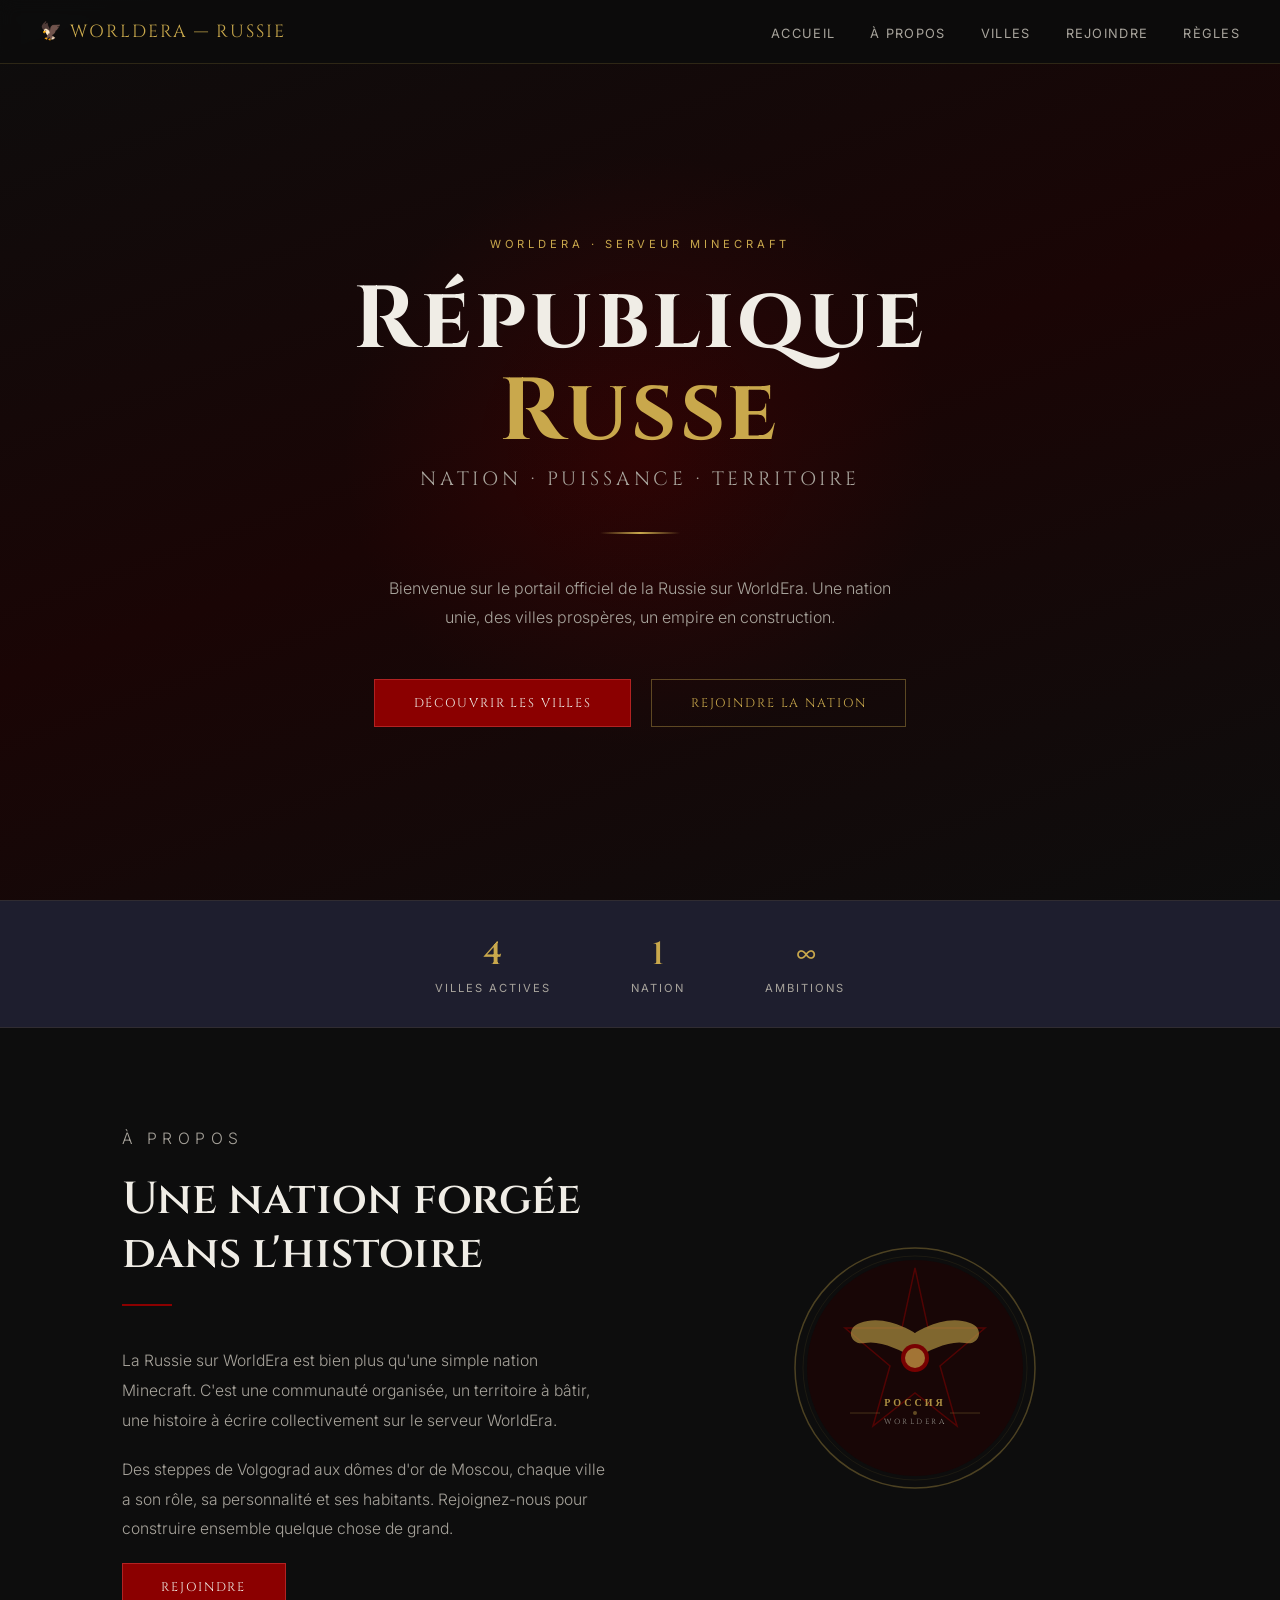
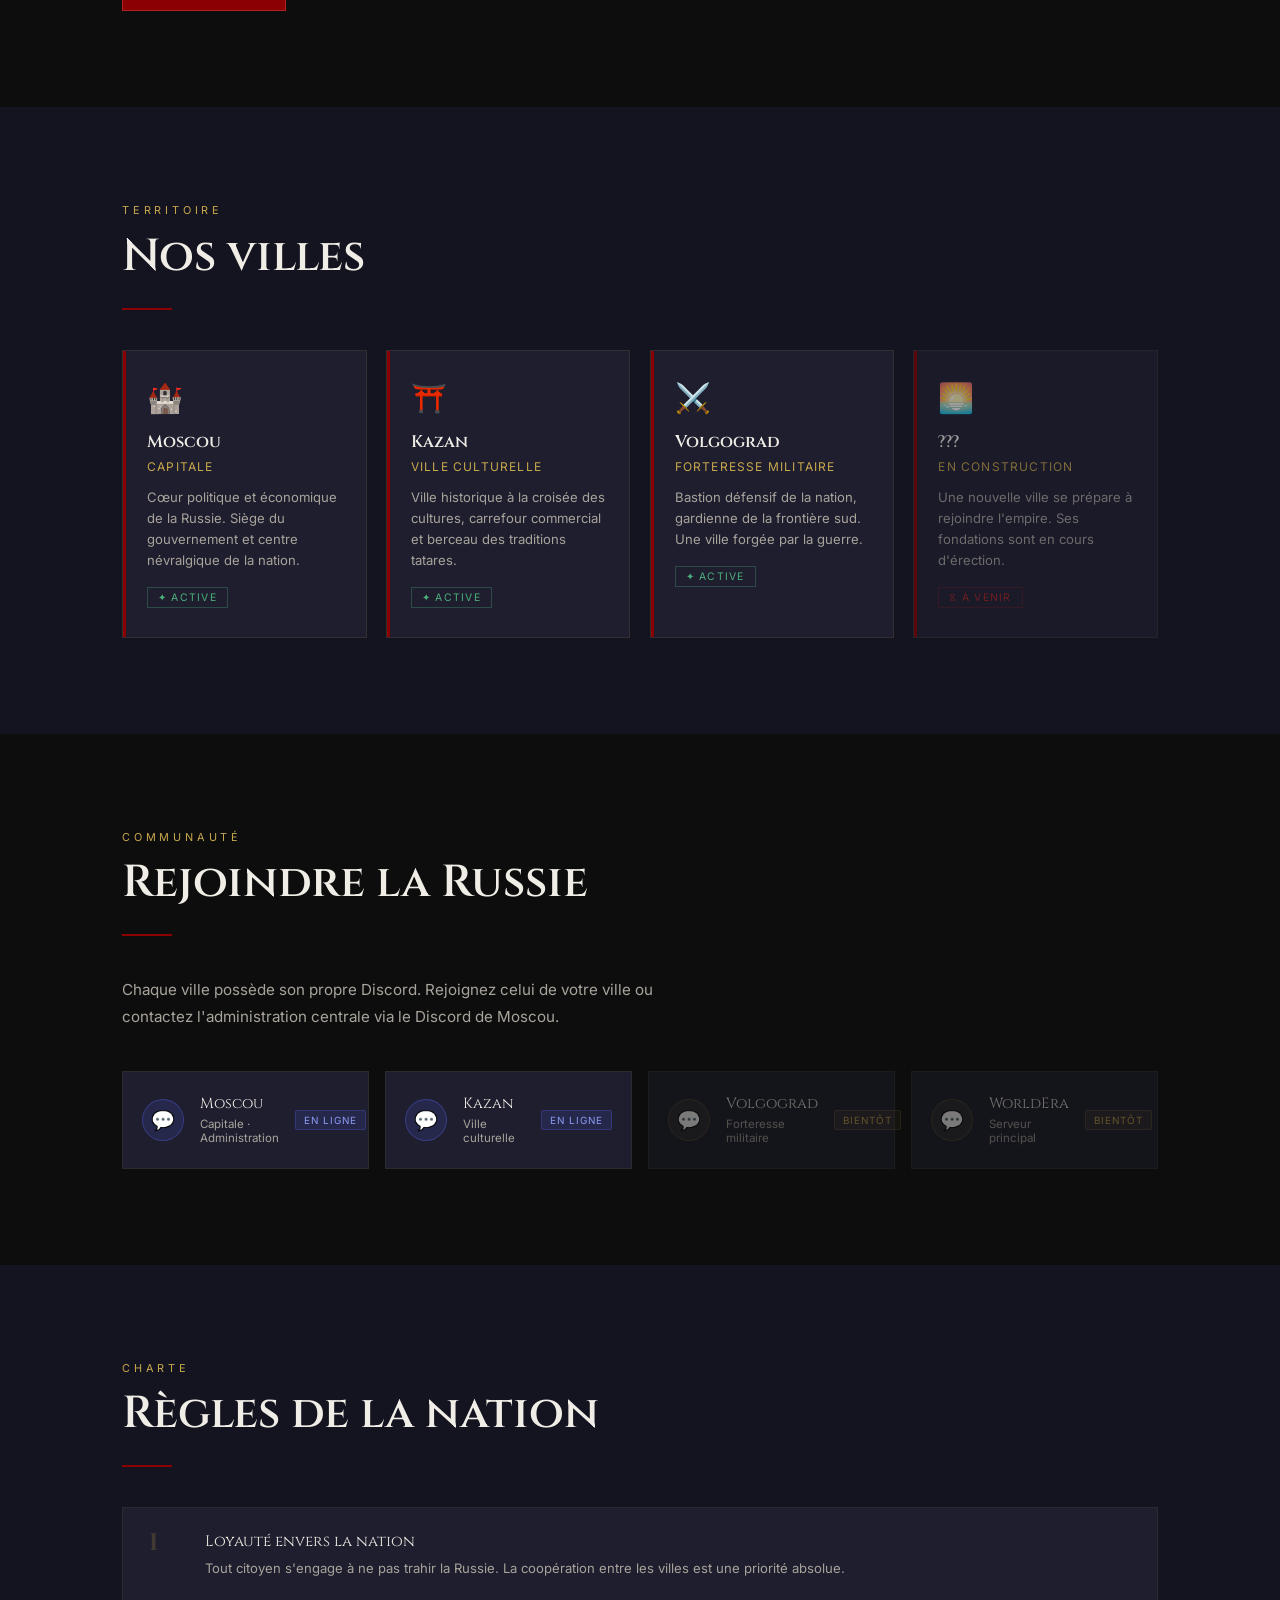
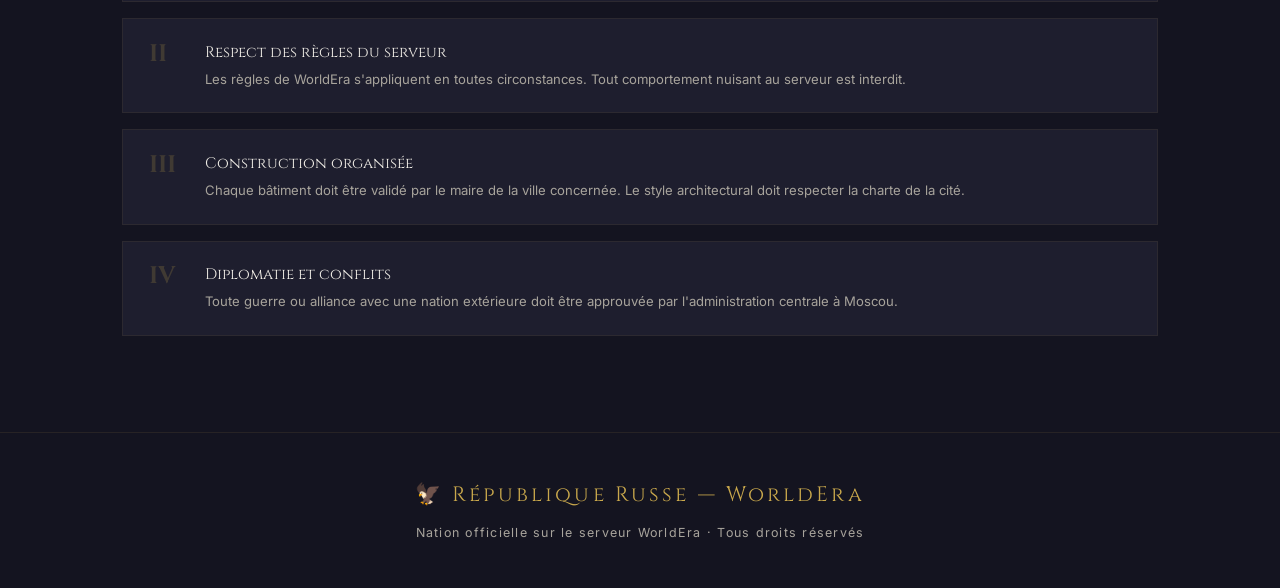
==== index.html @ 1d54ba25 "Rename worldera_russia_site_v2.html to index.html" ====
<!DOCTYPE html>
<html lang="fr">
<head>
<meta charset="UTF-8">
<meta name="viewport" content="width=device-width, initial-scale=1.0">
<link href="https://fonts.googleapis.com/css2?family=Cinzel:wght@400;600;700&family=Inter:wght@300;400;500&display=swap" rel="stylesheet">
<style>
  * { margin: 0; padding: 0; box-sizing: border-box; }
  :root {
    --red: #8B0000; --red-light: #B22222; --gold: #C9A84C; --gold-light: #E8C96A;
    --dark: #0D0D0D; --dark2: #141420; --dark3: #1E1E2E; --dark4: #252535;
    --text: #F0EDE6; --text-muted: #A8A49C;
  }
  body { font-family: 'Inter', sans-serif; background: var(--dark); color: var(--text); min-height: 100vh; overflow-x: hidden; }
  nav {
    position: fixed; top: 0; left: 0; right: 0; z-index: 100;
    display: flex; align-items: center; justify-content: space-between;
    padding: 0 2.5rem; height: 64px;
    background: rgba(13,13,13,0.92); border-bottom: 1px solid rgba(201,168,76,0.18);
    backdrop-filter: blur(8px);
  }
  .nav-logo { font-family: 'Cinzel', serif; font-size: 1.1rem; letter-spacing: 0.12em; color: var(--gold); text-transform: uppercase; }
  .nav-links { display: flex; gap: 2.2rem; list-style: none; }
  .nav-links a { font-size: 0.8rem; letter-spacing: 0.1em; text-transform: uppercase; color: var(--text-muted); text-decoration: none; transition: color 0.2s; }
  .nav-links a:hover { color: var(--gold); }
  .hero {
    min-height: 100vh; display: flex; align-items: center; justify-content: center;
    position: relative; text-align: center;
    background: linear-gradient(160deg, #0D0D0D 0%, #1a0505 50%, #0D0D0D 100%);
    overflow: hidden; padding-top: 64px;
  }
  .hero-glow { position: absolute; top: 50%; left: 50%; transform: translate(-50%, -50%); width: 600px; height: 600px; background: radial-gradient(circle, rgba(139,0,0,0.18) 0%, transparent 70%); pointer-events: none; }
  .hero-content { position: relative; z-index: 2; }
  .hero-eyebrow { font-size: 0.7rem; letter-spacing: 0.35em; text-transform: uppercase; color: var(--gold); margin-bottom: 1.5rem; }
  .hero-title { font-family: 'Cinzel', serif; font-size: clamp(2.8rem, 7vw, 5.5rem); font-weight: 700; line-height: 1.05; letter-spacing: 0.04em; color: var(--text); margin-bottom: 0.4rem; }
  .hero-title span { color: var(--gold); }
  .hero-subtitle { font-family: 'Cinzel', serif; font-size: clamp(0.9rem, 2vw, 1.2rem); font-weight: 400; color: var(--text-muted); letter-spacing: 0.2em; text-transform: uppercase; margin-bottom: 2.5rem; }
  .hero-divider { width: 80px; height: 2px; background: linear-gradient(90deg, transparent, var(--gold), transparent); margin: 0 auto 2.5rem; }
  .hero-desc { max-width: 520px; margin: 0 auto 3rem; font-size: 1rem; line-height: 1.8; color: var(--text-muted); font-weight: 300; }
  .btn-primary { display: inline-block; padding: 0.9rem 2.4rem; background: var(--red); color: var(--text); font-family: 'Cinzel', serif; font-size: 0.78rem; letter-spacing: 0.15em; text-transform: uppercase; text-decoration: none; border: 1px solid var(--red-light); transition: background 0.2s, border-color 0.2s; cursor: pointer; }
  .btn-primary:hover { background: var(--red-light); border-color: var(--gold); }
  .btn-outline { display: inline-block; padding: 0.9rem 2.4rem; background: transparent; color: var(--gold); font-family: 'Cinzel', serif; font-size: 0.78rem; letter-spacing: 0.15em; text-transform: uppercase; text-decoration: none; border: 1px solid rgba(201,168,76,0.4); margin-left: 1rem; transition: background 0.2s, border-color 0.2s; cursor: pointer; }
  .btn-outline:hover { background: rgba(201,168,76,0.08); border-color: var(--gold); }
  .stats-bar { background: var(--dark3); border-top: 1px solid rgba(201,168,76,0.1); border-bottom: 1px solid rgba(201,168,76,0.1); display: flex; justify-content: center; padding: 2rem 0; }
  .stats-inner { display: flex; gap: 5rem; }
  .stat { text-align: center; }
  .stat-num { font-family: 'Cinzel', serif; font-size: 2rem; font-weight: 600; color: var(--gold); }
  .stat-label { font-size: 0.7rem; letter-spacing: 0.18em; text-transform: uppercase; color: var(--text-muted); margin-top: 0.3rem; }
  section { padding: 6rem 2rem; max-width: 1100px; margin: 0 auto; }
  .section-label { font-size: 0.68rem; letter-spacing: 0.35em; text-transform: uppercase; color: var(--gold); margin-bottom: 0.8rem; }
  .section-title { font-family: 'Cinzel', serif; font-size: clamp(1.8rem, 4vw, 2.8rem); font-weight: 600; color: var(--text); line-height: 1.2; margin-bottom: 1.5rem; }
  .section-divider { width: 50px; height: 2px; background: var(--red); margin-bottom: 2.5rem; }
  .about-grid { display: grid; grid-template-columns: 1fr 1fr; gap: 4rem; align-items: center; }
  .about-text p { font-size: 0.98rem; line-height: 1.9; color: var(--text-muted); margin-bottom: 1.2rem; font-weight: 300; }
  .about-emblem { display: flex; align-items: center; justify-content: center; }
  .emblem-svg { width: 260px; height: 260px; opacity: 0.85; }
  .full-width { max-width: 100%; background: var(--dark2); }
  .full-width-inner { max-width: 1100px; margin: 0 auto; padding: 6rem 2rem; }
  .cities-grid { display: grid; grid-template-columns: repeat(auto-fit, minmax(220px, 1fr)); gap: 1.2rem; }
  .city-card { background: var(--dark3); border: 1px solid rgba(201,168,76,0.12); padding: 1.8rem 1.5rem; position: relative; overflow: hidden; transition: border-color 0.2s, background 0.2s; }
  .city-card:hover { border-color: rgba(201,168,76,0.4); background: var(--dark4); }
  .city-card::before { content: ''; position: absolute; top: 0; left: 0; width: 3px; height: 100%; background: var(--red); }
  .city-icon { font-size: 1.8rem; margin-bottom: 1rem; }
  .city-name { font-family: 'Cinzel', serif; font-size: 1.05rem; font-weight: 600; color: var(--text); margin-bottom: 0.4rem; }
  .city-role { font-size: 0.75rem; color: var(--gold); letter-spacing: 0.1em; text-transform: uppercase; margin-bottom: 0.8rem; }
  .city-desc { font-size: 0.82rem; color: var(--text-muted); line-height: 1.6; }
  .city-badge { display: inline-block; margin-top: 1rem; font-size: 0.65rem; letter-spacing: 0.12em; text-transform: uppercase; color: var(--red-light); border: 1px solid rgba(178,34,34,0.3); padding: 3px 10px; }
  .city-badge.active { color: #4CAF7D; border-color: rgba(76,175,125,0.3); }

  /* DISCORD */
  .discord-grid { display: grid; grid-template-columns: repeat(auto-fit, minmax(220px, 1fr)); gap: 1rem; }
  .discord-card {
    background: var(--dark3); border: 1px solid rgba(201,168,76,0.1);
    padding: 1.4rem 1.2rem;
    display: flex; align-items: center; gap: 1rem;
    text-decoration: none;
    transition: border-color 0.2s, background 0.2s;
    cursor: pointer;
  }
  .discord-card:hover { border-color: rgba(88,101,242,0.5); background: var(--dark4); }
  .discord-card.available { border-color: rgba(201,168,76,0.08); }
  .discord-card.unavailable { opacity: 0.45; cursor: not-allowed; }
  .discord-icon {
    width: 42px; height: 42px; border-radius: 50%;
    display: flex; align-items: center; justify-content: center;
    font-size: 1.2rem; flex-shrink: 0;
  }
  .discord-icon.linked { background: rgba(88,101,242,0.15); border: 1px solid rgba(88,101,242,0.35); }
  .discord-icon.soon { background: rgba(201,168,76,0.08); border: 1px solid rgba(201,168,76,0.2); }
  .discord-name { font-family: 'Cinzel', serif; font-size: 0.92rem; color: var(--text); margin-bottom: 0.25rem; }
  .discord-sub { font-size: 0.72rem; color: var(--text-muted); }
  .discord-tag {
    margin-left: auto; flex-shrink: 0;
    font-size: 0.62rem; letter-spacing: 0.1em; text-transform: uppercase;
    padding: 3px 8px; border-radius: 2px;
  }
  .discord-tag.live { background: rgba(88,101,242,0.15); color: #8b9cf5; border: 1px solid rgba(88,101,242,0.25); }
  .discord-tag.soon { background: rgba(201,168,76,0.1); color: var(--gold); border: 1px solid rgba(201,168,76,0.2); }

  .rules-list { list-style: none; display: flex; flex-direction: column; gap: 1rem; }
  .rule-item { display: flex; gap: 1.5rem; align-items: flex-start; padding: 1.4rem 1.6rem; background: var(--dark3); border: 1px solid rgba(201,168,76,0.08); }
  .rule-num { font-family: 'Cinzel', serif; font-size: 1.5rem; font-weight: 700; color: rgba(201,168,76,0.2); flex-shrink: 0; width: 2rem; line-height: 1; }
  .rule-title { font-family: 'Cinzel', serif; font-size: 0.95rem; color: var(--text); margin-bottom: 0.4rem; }
  .rule-desc { font-size: 0.82rem; color: var(--text-muted); line-height: 1.6; }
  footer { background: var(--dark2); border-top: 1px solid rgba(201,168,76,0.1); text-align: center; padding: 3rem 2rem; }
  .footer-logo { font-family: 'Cinzel', serif; font-size: 1.3rem; color: var(--gold); letter-spacing: 0.15em; margin-bottom: 1rem; }
  .footer-sub { font-size: 0.78rem; color: var(--text-muted); letter-spacing: 0.1em; }
  @media (max-width: 700px) { .about-grid { grid-template-columns: 1fr; } .stats-inner { gap: 2.5rem; } .nav-links { display: none; } }
</style>
</head>
<body>

<nav>
  <div class="nav-logo">🦅 WorldEra — Russie</div>
  <ul class="nav-links">
    <li><a href="#accueil">Accueil</a></li>
    <li><a href="#propos">À propos</a></li>
    <li><a href="#villes">Villes</a></li>
    <li><a href="#rejoindre">Rejoindre</a></li>
    <li><a href="#regles">Règles</a></li>
  </ul>
</nav>

<div class="hero" id="accueil">
  <div class="hero-glow"></div>
  <div class="hero-content">
    <p class="hero-eyebrow">WorldEra · Serveur Minecraft</p>
    <h1 class="hero-title">République<br><span>Russe</span></h1>
    <p class="hero-subtitle">Nation · Puissance · Territoire</p>
    <div class="hero-divider"></div>
    <p class="hero-desc">Bienvenue sur le portail officiel de la Russie sur WorldEra. Une nation unie, des villes prospères, un empire en construction.</p>
    <a class="btn-primary" href="#villes">Découvrir les villes</a>
    <a class="btn-outline" href="#rejoindre">Rejoindre la nation</a>
  </div>
</div>

<div class="stats-bar">
  <div class="stats-inner">
    <div class="stat"><div class="stat-num">4</div><div class="stat-label">Villes actives</div></div>
    <div class="stat"><div class="stat-num">1</div><div class="stat-label">Nation</div></div>
    <div class="stat"><div class="stat-num">∞</div><div class="stat-label">Ambitions</div></div>
  </div>
</div>

<section id="propos">
  <div class="about-grid">
    <div class="about-text">
      <p class="section-label">À propos</p>
      <h2 class="section-title">Une nation forgée dans l'histoire</h2>
      <div class="section-divider"></div>
      <p>La Russie sur WorldEra est bien plus qu'une simple nation Minecraft. C'est une communauté organisée, un territoire à bâtir, une histoire à écrire collectivement sur le serveur WorldEra.</p>
      <p>Des steppes de Volgograd aux dômes d'or de Moscou, chaque ville a son rôle, sa personnalité et ses habitants. Rejoignez-nous pour construire ensemble quelque chose de grand.</p>
      <a class="btn-primary" href="#rejoindre">Rejoindre</a>
    </div>
    <div class="about-emblem">
      <svg class="emblem-svg" viewBox="0 0 260 260" xmlns="http://www.w3.org/2000/svg">
        <circle cx="130" cy="130" r="120" fill="none" stroke="#C9A84C" stroke-width="1.5" opacity="0.4"/>
        <circle cx="130" cy="130" r="112" fill="none" stroke="#C9A84C" stroke-width="0.5" opacity="0.2"/>
        <circle cx="130" cy="130" r="108" fill="#1a0505"/>
        <polygon points="130,30 143,90 200,90 155,128 172,188 130,155 88,188 105,128 60,90 117,90" fill="none" stroke="#8B0000" stroke-width="1.5" opacity="0.6"/>
        <path d="M130,95 C130,95 100,75 75,85 C60,90 65,108 80,105 C95,102 115,112 130,120 C145,112 165,102 180,105 C195,108 200,90 185,85 C160,75 130,95 130,95 Z" fill="#C9A84C" opacity="0.7"/>
        <circle cx="130" cy="120" r="14" fill="#8B0000"/>
        <circle cx="130" cy="120" r="10" fill="#C9A84C" opacity="0.8"/>
        <text x="130" y="168" text-anchor="middle" font-family="Cinzel, serif" font-size="10" fill="#C9A84C" letter-spacing="3" font-weight="600">РОССИЯ</text>
        <text x="130" y="186" text-anchor="middle" font-family="Cinzel, serif" font-size="7.5" fill="#A8A49C" letter-spacing="2.5">WORLDERA</text>
        <line x1="65" y1="175" x2="95" y2="175" stroke="#C9A84C" stroke-width="0.8" opacity="0.4"/>
        <line x1="165" y1="175" x2="195" y2="175" stroke="#C9A84C" stroke-width="0.8" opacity="0.4"/>
        <circle cx="130" cy="175" r="2" fill="#C9A84C" opacity="0.5"/>
      </svg>
    </div>
  </div>
</section>

<div class="full-width" id="villes">
  <div class="full-width-inner">
    <p class="section-label">Territoire</p>
    <h2 class="section-title">Nos villes</h2>
    <div class="section-divider"></div>
    <div class="cities-grid">
      <div class="city-card">
        <div class="city-icon">🏰</div>
        <div class="city-name">Moscou</div>
        <div class="city-role">Capitale</div>
        <div class="city-desc">Cœur politique et économique de la Russie. Siège du gouvernement et centre névralgique de la nation.</div>
        <div class="city-badge active">✦ Active</div>
      </div>
      <div class="city-card">
        <div class="city-icon">⛩️</div>
        <div class="city-name">Kazan</div>
        <div class="city-role">Ville culturelle</div>
        <div class="city-desc">Ville historique à la croisée des cultures, carrefour commercial et berceau des traditions tatares.</div>
        <div class="city-badge active">✦ Active</div>
      </div>
      <div class="city-card">
        <div class="city-icon">⚔️</div>
        <div class="city-name">Volgograd</div>
        <div class="city-role">Forteresse militaire</div>
        <div class="city-desc">Bastion défensif de la nation, gardienne de la frontière sud. Une ville forgée par la guerre.</div>
        <div class="city-badge active">✦ Active</div>
      </div>
      <div class="city-card" style="opacity:0.6;">
        <div class="city-icon">🌅</div>
        <div class="city-name">???</div>
        <div class="city-role">En construction</div>
        <div class="city-desc">Une nouvelle ville se prépare à rejoindre l'empire. Ses fondations sont en cours d'érection.</div>
        <div class="city-badge">⧖ À venir</div>
      </div>
    </div>
  </div>
</div>

<section id="rejoindre">
  <p class="section-label">Communauté</p>
  <h2 class="section-title">Rejoindre la Russie</h2>
  <div class="section-divider"></div>
  <p style="color:var(--text-muted); margin-bottom: 2.5rem; max-width:560px; line-height:1.8; font-size:0.95rem;">
    Chaque ville possède son propre Discord. Rejoignez celui de votre ville ou contactez l'administration centrale via le Discord de Moscou.
  </p>
  <div class="discord-grid">

    <a class="discord-card available" href="https://discord.gg/K74N5NvvQC" target="_blank">
      <div class="discord-icon linked">💬</div>
      <div>
        <div class="discord-name">Moscou</div>
        <div class="discord-sub">Capitale · Administration</div>
      </div>
      <span class="discord-tag live">En ligne</span>
    </a>

    <a class="discord-card available" href="https://discord.gg/XNecZvYrQU" target="_blank">
      <div class="discord-icon linked">💬</div>
      <div>
        <div class="discord-name">Kazan</div>
        <div class="discord-sub">Ville culturelle</div>
      </div>
      <span class="discord-tag live">En ligne</span>
    </a>

    <div class="discord-card unavailable">
      <div class="discord-icon soon">💬</div>
      <div>
        <div class="discord-name">Volgograd</div>
        <div class="discord-sub">Forteresse militaire</div>
      </div>
      <span class="discord-tag soon">Bientôt</span>
    </div>

    <div class="discord-card unavailable">
      <div class="discord-icon soon">💬</div>
      <div>
        <div class="discord-name">WorldEra</div>
        <div class="discord-sub">Serveur principal</div>
      </div>
      <span class="discord-tag soon">Bientôt</span>
    </div>

  </div>
</section>

<div class="full-width" id="regles">
  <div class="full-width-inner">
    <p class="section-label">Charte</p>
    <h2 class="section-title">Règles de la nation</h2>
    <div class="section-divider"></div>
    <ul class="rules-list">
      <li class="rule-item">
        <div class="rule-num">I</div>
        <div class="rule-content">
          <div class="rule-title">Loyauté envers la nation</div>
          <div class="rule-desc">Tout citoyen s'engage à ne pas trahir la Russie. La coopération entre les villes est une priorité absolue.</div>
        </div>
      </li>
      <li class="rule-item">
        <div class="rule-num">II</div>
        <div class="rule-content">
          <div class="rule-title">Respect des règles du serveur</div>
          <div class="rule-desc">Les règles de WorldEra s'appliquent en toutes circonstances. Tout comportement nuisant au serveur est interdit.</div>
        </div>
      </li>
      <li class="rule-item">
        <div class="rule-num">III</div>
        <div class="rule-content">
          <div class="rule-title">Construction organisée</div>
          <div class="rule-desc">Chaque bâtiment doit être validé par le maire de la ville concernée. Le style architectural doit respecter la charte de la cité.</div>
        </div>
      </li>
      <li class="rule-item">
        <div class="rule-num">IV</div>
        <div class="rule-content">
          <div class="rule-title">Diplomatie et conflits</div>
          <div class="rule-desc">Toute guerre ou alliance avec une nation extérieure doit être approuvée par l'administration centrale à Moscou.</div>
        </div>
      </li>
    </ul>
  </div>
</div>

<footer>
  <div class="footer-logo">🦅 République Russe — WorldEra</div>
  <p class="footer-sub">Nation officielle sur le serveur WorldEra · Tous droits réservés</p>
</footer>

</body>
</html>
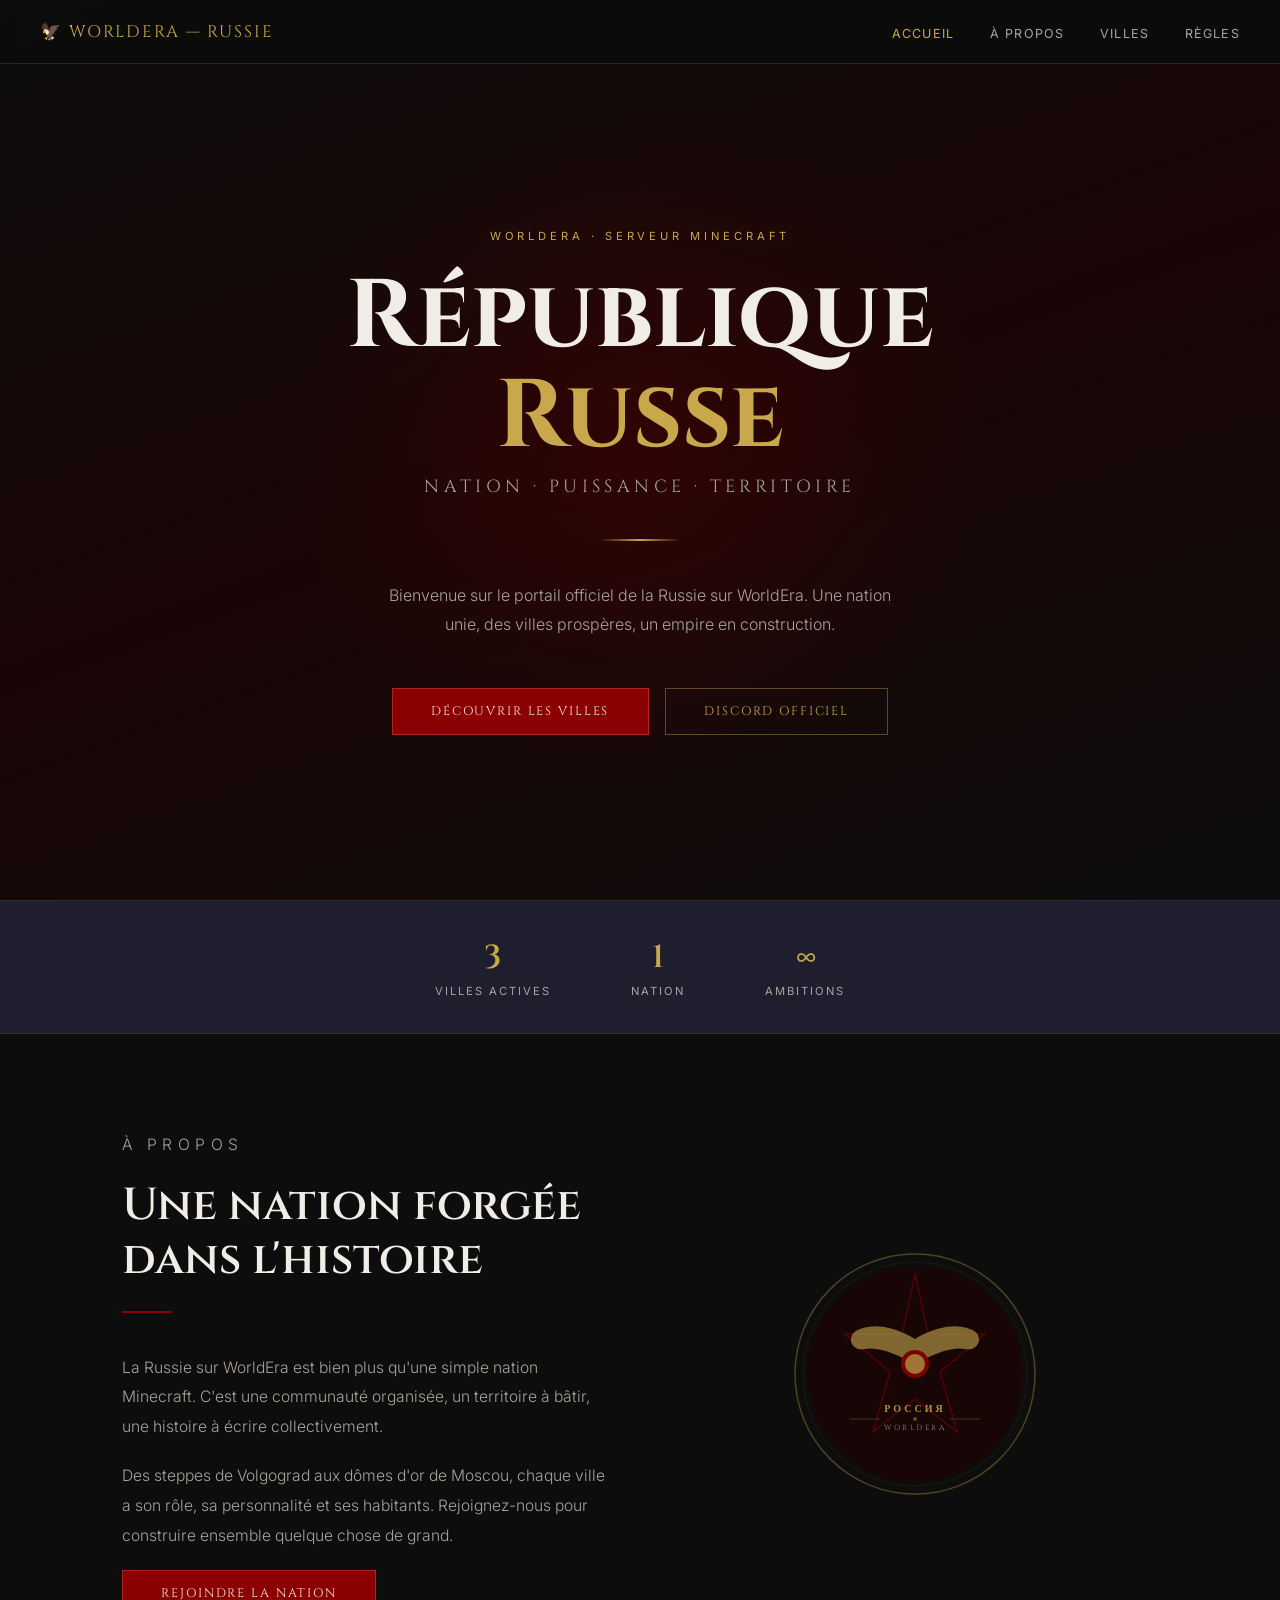
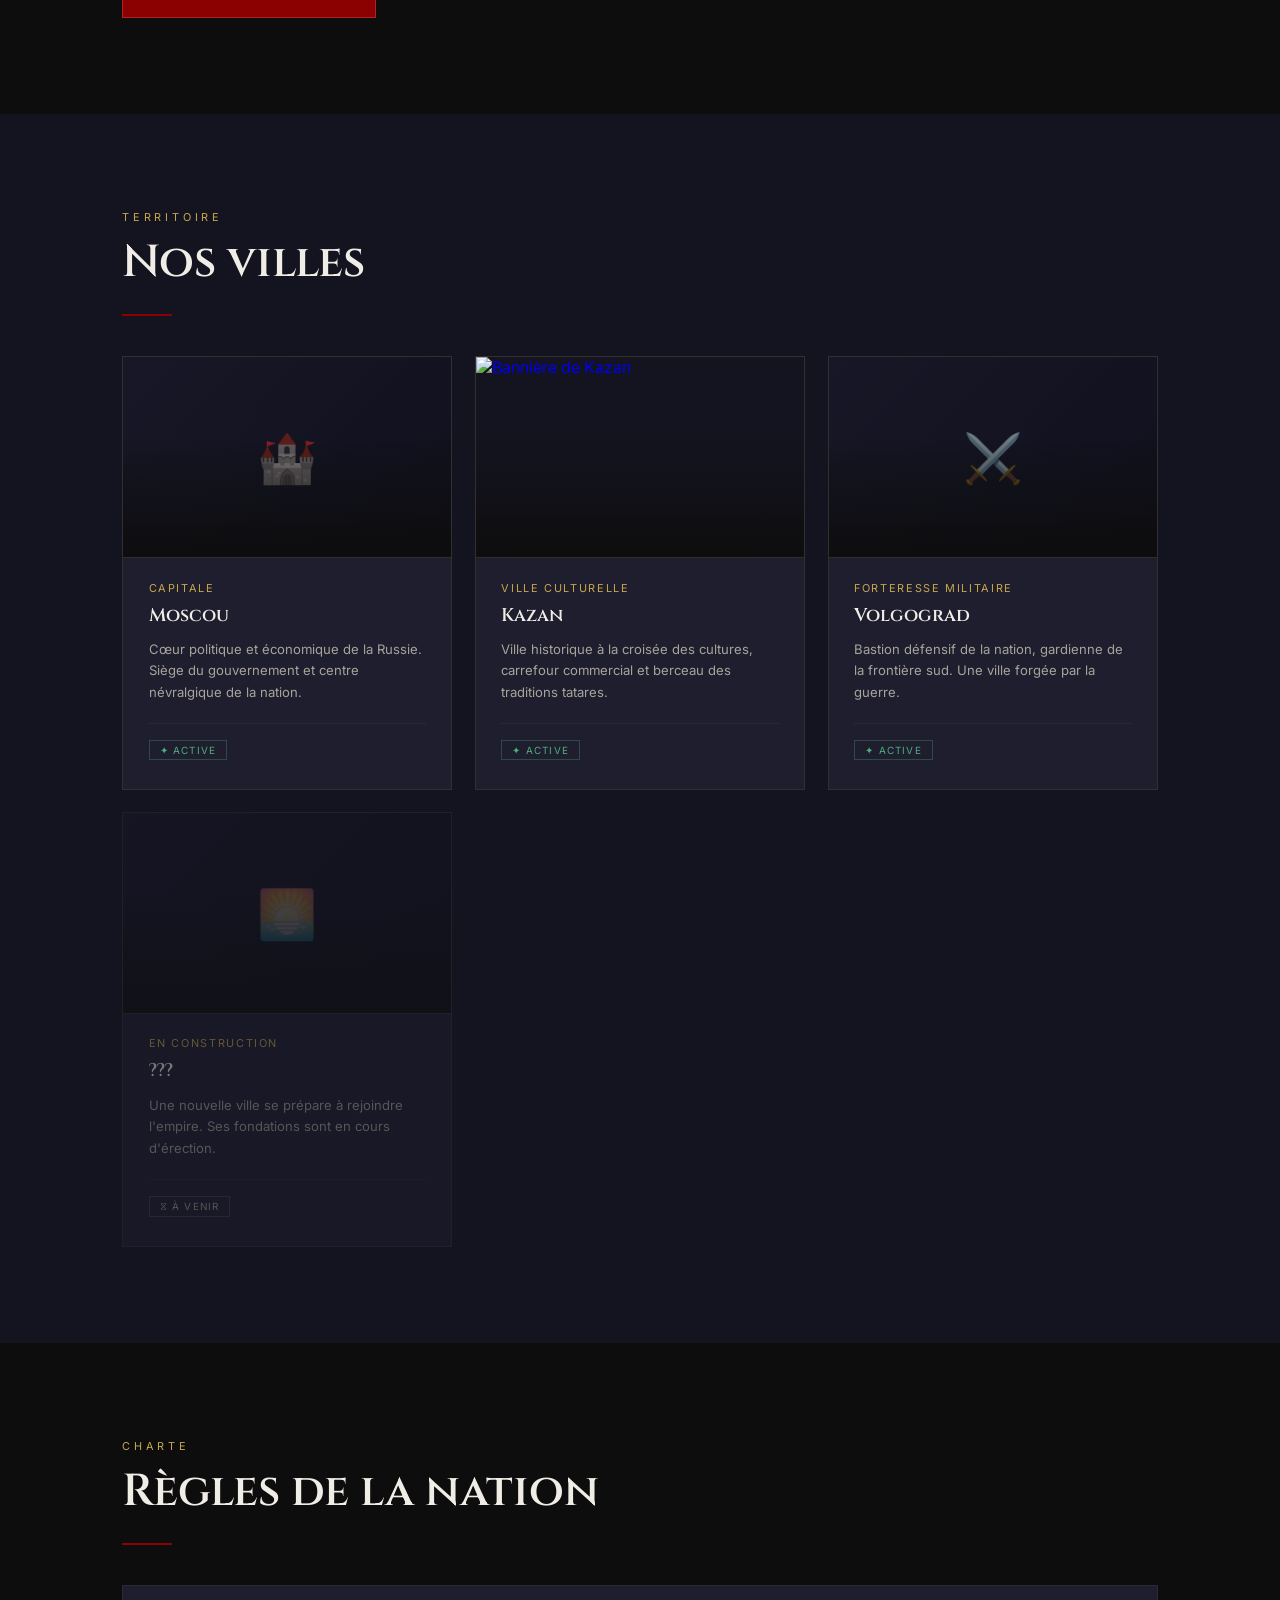
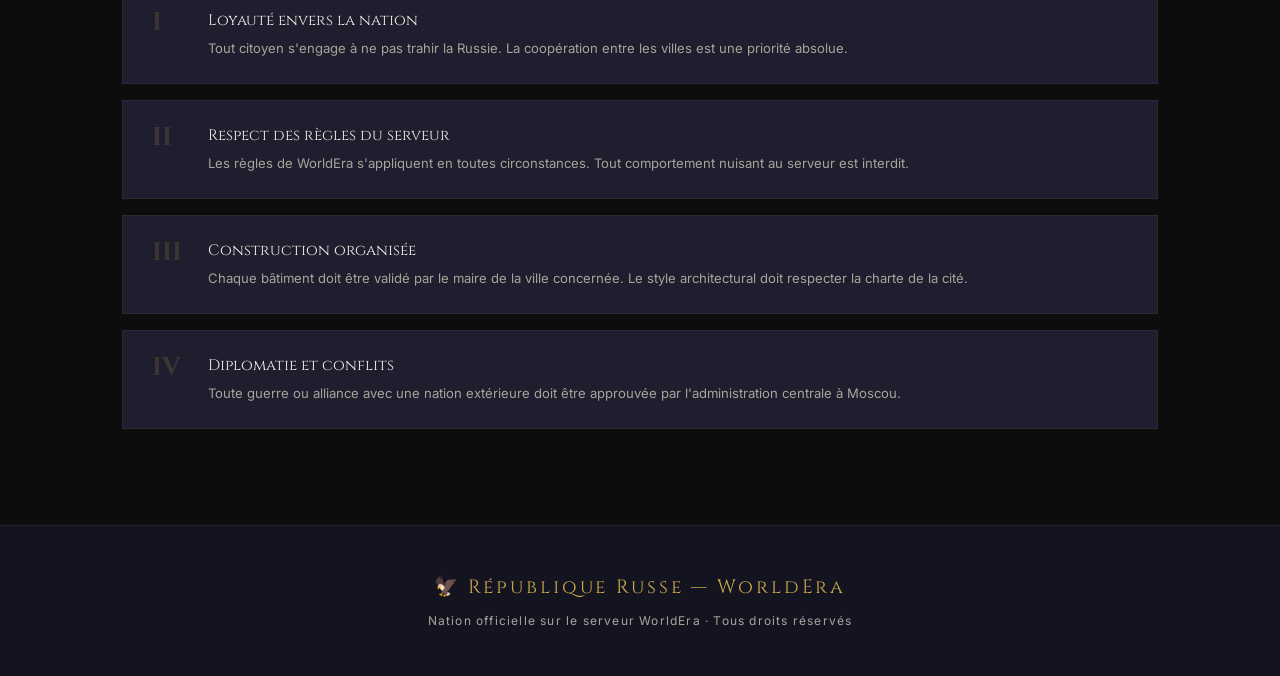
==== commit e4cd81e1: "Add files via upload" ====
--- a/index.html
+++ b/index.html
@@ -3,125 +3,153 @@
 <head>
 <meta charset="UTF-8">
 <meta name="viewport" content="width=device-width, initial-scale=1.0">
-<link href="https://fonts.googleapis.com/css2?family=Cinzel:wght@400;600;700&family=Inter:wght@300;400;500&display=swap" rel="stylesheet">
+<title>Russie — WorldEra</title>
+<link rel="stylesheet" href="style.css">
 <style>
-  * { margin: 0; padding: 0; box-sizing: border-box; }
-  :root {
-    --red: #8B0000; --red-light: #B22222; --gold: #C9A84C; --gold-light: #E8C96A;
-    --dark: #0D0D0D; --dark2: #141420; --dark3: #1E1E2E; --dark4: #252535;
-    --text: #F0EDE6; --text-muted: #A8A49C;
-  }
-  body { font-family: 'Inter', sans-serif; background: var(--dark); color: var(--text); min-height: 100vh; overflow-x: hidden; }
-  nav {
-    position: fixed; top: 0; left: 0; right: 0; z-index: 100;
-    display: flex; align-items: center; justify-content: space-between;
-    padding: 0 2.5rem; height: 64px;
-    background: rgba(13,13,13,0.92); border-bottom: 1px solid rgba(201,168,76,0.18);
-    backdrop-filter: blur(8px);
-  }
-  .nav-logo { font-family: 'Cinzel', serif; font-size: 1.1rem; letter-spacing: 0.12em; color: var(--gold); text-transform: uppercase; }
-  .nav-links { display: flex; gap: 2.2rem; list-style: none; }
-  .nav-links a { font-size: 0.8rem; letter-spacing: 0.1em; text-transform: uppercase; color: var(--text-muted); text-decoration: none; transition: color 0.2s; }
-  .nav-links a:hover { color: var(--gold); }
+  /* ── HERO ── */
   .hero {
     min-height: 100vh; display: flex; align-items: center; justify-content: center;
     position: relative; text-align: center;
     background: linear-gradient(160deg, #0D0D0D 0%, #1a0505 50%, #0D0D0D 100%);
     overflow: hidden; padding-top: 64px;
   }
-  .hero-glow { position: absolute; top: 50%; left: 50%; transform: translate(-50%, -50%); width: 600px; height: 600px; background: radial-gradient(circle, rgba(139,0,0,0.18) 0%, transparent 70%); pointer-events: none; }
-  .hero-content { position: relative; z-index: 2; }
+  .hero-glow {
+    position: absolute; top: 50%; left: 50%;
+    transform: translate(-50%, -50%);
+    width: 700px; height: 700px;
+    background: radial-gradient(circle, rgba(139,0,0,0.2) 0%, transparent 70%);
+    pointer-events: none;
+  }
+  .hero-content { position: relative; z-index: 2; padding: 0 1.5rem; }
   .hero-eyebrow { font-size: 0.7rem; letter-spacing: 0.35em; text-transform: uppercase; color: var(--gold); margin-bottom: 1.5rem; }
-  .hero-title { font-family: 'Cinzel', serif; font-size: clamp(2.8rem, 7vw, 5.5rem); font-weight: 700; line-height: 1.05; letter-spacing: 0.04em; color: var(--text); margin-bottom: 0.4rem; }
+  .hero-title { font-family: 'Cinzel', serif; font-size: clamp(3rem, 8vw, 6rem); font-weight: 700; line-height: 1.05; color: var(--text); margin-bottom: 0.4rem; }
   .hero-title span { color: var(--gold); }
-  .hero-subtitle { font-family: 'Cinzel', serif; font-size: clamp(0.9rem, 2vw, 1.2rem); font-weight: 400; color: var(--text-muted); letter-spacing: 0.2em; text-transform: uppercase; margin-bottom: 2.5rem; }
+  .hero-subtitle { font-family: 'Cinzel', serif; font-size: clamp(0.85rem, 2vw, 1.1rem); color: var(--text-muted); letter-spacing: 0.25em; text-transform: uppercase; margin-bottom: 2.5rem; }
   .hero-divider { width: 80px; height: 2px; background: linear-gradient(90deg, transparent, var(--gold), transparent); margin: 0 auto 2.5rem; }
-  .hero-desc { max-width: 520px; margin: 0 auto 3rem; font-size: 1rem; line-height: 1.8; color: var(--text-muted); font-weight: 300; }
-  .btn-primary { display: inline-block; padding: 0.9rem 2.4rem; background: var(--red); color: var(--text); font-family: 'Cinzel', serif; font-size: 0.78rem; letter-spacing: 0.15em; text-transform: uppercase; text-decoration: none; border: 1px solid var(--red-light); transition: background 0.2s, border-color 0.2s; cursor: pointer; }
-  .btn-primary:hover { background: var(--red-light); border-color: var(--gold); }
-  .btn-outline { display: inline-block; padding: 0.9rem 2.4rem; background: transparent; color: var(--gold); font-family: 'Cinzel', serif; font-size: 0.78rem; letter-spacing: 0.15em; text-transform: uppercase; text-decoration: none; border: 1px solid rgba(201,168,76,0.4); margin-left: 1rem; transition: background 0.2s, border-color 0.2s; cursor: pointer; }
-  .btn-outline:hover { background: rgba(201,168,76,0.08); border-color: var(--gold); }
-  .stats-bar { background: var(--dark3); border-top: 1px solid rgba(201,168,76,0.1); border-bottom: 1px solid rgba(201,168,76,0.1); display: flex; justify-content: center; padding: 2rem 0; }
+  .hero-desc { max-width: 520px; margin: 0 auto 3rem; font-size: 1rem; line-height: 1.85; color: var(--text-muted); font-weight: 300; }
+  .hero-btns { display: flex; gap: 1rem; justify-content: center; flex-wrap: wrap; }
+
+  /* ── STATS ── */
+  .stats-bar {
+    background: var(--dark3);
+    border-top: 1px solid rgba(201,168,76,0.1);
+    border-bottom: 1px solid rgba(201,168,76,0.1);
+    display: flex; justify-content: center; padding: 2.2rem 0;
+  }
   .stats-inner { display: flex; gap: 5rem; }
   .stat { text-align: center; }
   .stat-num { font-family: 'Cinzel', serif; font-size: 2rem; font-weight: 600; color: var(--gold); }
   .stat-label { font-size: 0.7rem; letter-spacing: 0.18em; text-transform: uppercase; color: var(--text-muted); margin-top: 0.3rem; }
-  section { padding: 6rem 2rem; max-width: 1100px; margin: 0 auto; }
-  .section-label { font-size: 0.68rem; letter-spacing: 0.35em; text-transform: uppercase; color: var(--gold); margin-bottom: 0.8rem; }
-  .section-title { font-family: 'Cinzel', serif; font-size: clamp(1.8rem, 4vw, 2.8rem); font-weight: 600; color: var(--text); line-height: 1.2; margin-bottom: 1.5rem; }
-  .section-divider { width: 50px; height: 2px; background: var(--red); margin-bottom: 2.5rem; }
+
+  /* ── ABOUT ── */
+  .about-section { max-width: 1100px; margin: 0 auto; padding: 6rem 2rem; }
   .about-grid { display: grid; grid-template-columns: 1fr 1fr; gap: 4rem; align-items: center; }
   .about-text p { font-size: 0.98rem; line-height: 1.9; color: var(--text-muted); margin-bottom: 1.2rem; font-weight: 300; }
+  .emblem-svg { width: 260px; height: 260px; opacity: 0.85; }
   .about-emblem { display: flex; align-items: center; justify-content: center; }
-  .emblem-svg { width: 260px; height: 260px; opacity: 0.85; }
-  .full-width { max-width: 100%; background: var(--dark2); }
-  .full-width-inner { max-width: 1100px; margin: 0 auto; padding: 6rem 2rem; }
-  .cities-grid { display: grid; grid-template-columns: repeat(auto-fit, minmax(220px, 1fr)); gap: 1.2rem; }
-  .city-card { background: var(--dark3); border: 1px solid rgba(201,168,76,0.12); padding: 1.8rem 1.5rem; position: relative; overflow: hidden; transition: border-color 0.2s, background 0.2s; }
-  .city-card:hover { border-color: rgba(201,168,76,0.4); background: var(--dark4); }
-  .city-card::before { content: ''; position: absolute; top: 0; left: 0; width: 3px; height: 100%; background: var(--red); }
-  .city-icon { font-size: 1.8rem; margin-bottom: 1rem; }
-  .city-name { font-family: 'Cinzel', serif; font-size: 1.05rem; font-weight: 600; color: var(--text); margin-bottom: 0.4rem; }
-  .city-role { font-size: 0.75rem; color: var(--gold); letter-spacing: 0.1em; text-transform: uppercase; margin-bottom: 0.8rem; }
-  .city-desc { font-size: 0.82rem; color: var(--text-muted); line-height: 1.6; }
-  .city-badge { display: inline-block; margin-top: 1rem; font-size: 0.65rem; letter-spacing: 0.12em; text-transform: uppercase; color: var(--red-light); border: 1px solid rgba(178,34,34,0.3); padding: 3px 10px; }
+
+  /* ── VILLES ── */
+  .villes-section { background: var(--dark2); }
+  .villes-inner { max-width: 1100px; margin: 0 auto; padding: 6rem 2rem; }
+  .cities-grid { display: grid; grid-template-columns: repeat(auto-fit, minmax(260px, 1fr)); gap: 1.4rem; }
+
+  .city-card {
+    background: var(--dark3); border: 1px solid rgba(201,168,76,0.12);
+    position: relative; overflow: hidden;
+    text-decoration: none; display: flex; flex-direction: column;
+    transition: border-color 0.25s, transform 0.25s;
+  }
+  .city-card:hover { border-color: rgba(201,168,76,0.5); transform: translateY(-4px); }
+  .city-card.coming-soon { opacity: 0.45; cursor: default; pointer-events: none; }
+
+  /* Bannière image */
+  .city-banner {
+    width: 100%; height: 200px; overflow: hidden;
+    position: relative; flex-shrink: 0;
+    background: var(--dark2);
+  }
+  .city-banner img {
+    width: 100%; height: 100%; object-fit: cover; object-position: center top;
+    transition: transform 0.4s ease;
+    display: block;
+  }
+  .city-card:hover .city-banner img { transform: scale(1.05); }
+
+  /* Placeholder quand pas d'image */
+  .city-banner-placeholder {
+    width: 100%; height: 100%;
+    display: flex; align-items: center; justify-content: center;
+    background: linear-gradient(135deg, #1a1a2e 0%, #0d0d1a 100%);
+    font-size: 3rem; opacity: 0.5;
+  }
+
+  /* Overlay doré en bas de la bannière */
+  .city-banner::after {
+    content: ''; position: absolute; bottom: 0; left: 0; right: 0;
+    height: 60%; pointer-events: none;
+    background: linear-gradient(to top, rgba(13,13,13,0.95) 0%, transparent 100%);
+  }
+
+  /* Contenu carte */
+  .city-body {
+    padding: 1.4rem 1.6rem 1.8rem;
+    border-top: 1px solid rgba(201,168,76,0.1);
+    flex: 1; display: flex; flex-direction: column;
+  }
+  .city-role { font-size: 0.68rem; color: var(--gold); letter-spacing: 0.15em; text-transform: uppercase; margin-bottom: 0.5rem; }
+  .city-name { font-family: 'Cinzel', serif; font-size: 1.15rem; font-weight: 600; color: var(--text); margin-bottom: 0.7rem; }
+  .city-desc { font-size: 0.82rem; color: var(--text-muted); line-height: 1.65; flex: 1; }
+
+  .city-footer {
+    display: flex; align-items: center; justify-content: space-between;
+    margin-top: 1.2rem; padding-top: 1rem;
+    border-top: 1px solid rgba(201,168,76,0.08);
+  }
+  .city-badge {
+    font-size: 0.62rem; letter-spacing: 0.12em; text-transform: uppercase;
+    padding: 3px 10px; border: 1px solid;
+  }
   .city-badge.active { color: #4CAF7D; border-color: rgba(76,175,125,0.3); }
-
-  /* DISCORD */
-  .discord-grid { display: grid; grid-template-columns: repeat(auto-fit, minmax(220px, 1fr)); gap: 1rem; }
-  .discord-card {
-    background: var(--dark3); border: 1px solid rgba(201,168,76,0.1);
-    padding: 1.4rem 1.2rem;
-    display: flex; align-items: center; gap: 1rem;
-    text-decoration: none;
-    transition: border-color 0.2s, background 0.2s;
-    cursor: pointer;
-  }
-  .discord-card:hover { border-color: rgba(88,101,242,0.5); background: var(--dark4); }
-  .discord-card.available { border-color: rgba(201,168,76,0.08); }
-  .discord-card.unavailable { opacity: 0.45; cursor: not-allowed; }
-  .discord-icon {
-    width: 42px; height: 42px; border-radius: 50%;
-    display: flex; align-items: center; justify-content: center;
-    font-size: 1.2rem; flex-shrink: 0;
-  }
-  .discord-icon.linked { background: rgba(88,101,242,0.15); border: 1px solid rgba(88,101,242,0.35); }
-  .discord-icon.soon { background: rgba(201,168,76,0.08); border: 1px solid rgba(201,168,76,0.2); }
-  .discord-name { font-family: 'Cinzel', serif; font-size: 0.92rem; color: var(--text); margin-bottom: 0.25rem; }
-  .discord-sub { font-size: 0.72rem; color: var(--text-muted); }
-  .discord-tag {
-    margin-left: auto; flex-shrink: 0;
-    font-size: 0.62rem; letter-spacing: 0.1em; text-transform: uppercase;
-    padding: 3px 8px; border-radius: 2px;
-  }
-  .discord-tag.live { background: rgba(88,101,242,0.15); color: #8b9cf5; border: 1px solid rgba(88,101,242,0.25); }
-  .discord-tag.soon { background: rgba(201,168,76,0.1); color: var(--gold); border: 1px solid rgba(201,168,76,0.2); }
-
+  .city-badge.soon { color: var(--text-muted); border-color: rgba(168,164,156,0.25); }
+  .city-arrow {
+    font-size: 0.9rem; color: var(--gold); opacity: 0;
+    transition: opacity 0.2s, transform 0.2s;
+  }
+  .city-card:hover .city-arrow { opacity: 1; transform: translateX(4px); }
+
+  /* ── RÈGLES ── */
+  .rules-section { max-width: 1100px; margin: 0 auto; padding: 6rem 2rem; }
   .rules-list { list-style: none; display: flex; flex-direction: column; gap: 1rem; }
-  .rule-item { display: flex; gap: 1.5rem; align-items: flex-start; padding: 1.4rem 1.6rem; background: var(--dark3); border: 1px solid rgba(201,168,76,0.08); }
-  .rule-num { font-family: 'Cinzel', serif; font-size: 1.5rem; font-weight: 700; color: rgba(201,168,76,0.2); flex-shrink: 0; width: 2rem; line-height: 1; }
+  .rule-item {
+    display: flex; gap: 1.5rem; align-items: flex-start;
+    padding: 1.5rem 1.8rem; background: var(--dark3);
+    border: 1px solid rgba(201,168,76,0.08);
+  }
+  .rule-num { font-family: 'Cinzel', serif; font-size: 1.6rem; font-weight: 700; color: rgba(201,168,76,0.18); flex-shrink: 0; width: 2rem; line-height: 1; }
   .rule-title { font-family: 'Cinzel', serif; font-size: 0.95rem; color: var(--text); margin-bottom: 0.4rem; }
-  .rule-desc { font-size: 0.82rem; color: var(--text-muted); line-height: 1.6; }
-  footer { background: var(--dark2); border-top: 1px solid rgba(201,168,76,0.1); text-align: center; padding: 3rem 2rem; }
-  .footer-logo { font-family: 'Cinzel', serif; font-size: 1.3rem; color: var(--gold); letter-spacing: 0.15em; margin-bottom: 1rem; }
-  .footer-sub { font-size: 0.78rem; color: var(--text-muted); letter-spacing: 0.1em; }
-  @media (max-width: 700px) { .about-grid { grid-template-columns: 1fr; } .stats-inner { gap: 2.5rem; } .nav-links { display: none; } }
+  .rule-desc { font-size: 0.82rem; color: var(--text-muted); line-height: 1.65; }
+
+  @media (max-width: 700px) {
+    .about-grid { grid-template-columns: 1fr; }
+    .about-emblem { display: none; }
+    .stats-inner { gap: 2.5rem; }
+  }
 </style>
 </head>
 <body>
 
 <nav>
-  <div class="nav-logo">🦅 WorldEra — Russie</div>
+  <a class="nav-logo" href="index.html">🦅 WorldEra — Russie</a>
   <ul class="nav-links">
-    <li><a href="#accueil">Accueil</a></li>
+    <li><a href="index.html" class="active">Accueil</a></li>
     <li><a href="#propos">À propos</a></li>
     <li><a href="#villes">Villes</a></li>
-    <li><a href="#rejoindre">Rejoindre</a></li>
     <li><a href="#regles">Règles</a></li>
   </ul>
 </nav>
 
-<div class="hero" id="accueil">
+<!-- HERO -->
+<div class="hero">
   <div class="hero-glow"></div>
   <div class="hero-content">
     <p class="hero-eyebrow">WorldEra · Serveur Minecraft</p>
@@ -129,28 +157,32 @@
     <p class="hero-subtitle">Nation · Puissance · Territoire</p>
     <div class="hero-divider"></div>
     <p class="hero-desc">Bienvenue sur le portail officiel de la Russie sur WorldEra. Une nation unie, des villes prospères, un empire en construction.</p>
-    <a class="btn-primary" href="#villes">Découvrir les villes</a>
-    <a class="btn-outline" href="#rejoindre">Rejoindre la nation</a>
-  </div>
-</div>
-
+    <div class="hero-btns">
+      <a class="btn-primary" href="#villes">Découvrir les villes</a>
+      <a class="btn-outline" href="https://discord.gg/K74N5NvvQC" target="_blank">Discord officiel</a>
+    </div>
+  </div>
+</div>
+
+<!-- STATS -->
 <div class="stats-bar">
   <div class="stats-inner">
-    <div class="stat"><div class="stat-num">4</div><div class="stat-label">Villes actives</div></div>
+    <div class="stat"><div class="stat-num">3</div><div class="stat-label">Villes actives</div></div>
     <div class="stat"><div class="stat-num">1</div><div class="stat-label">Nation</div></div>
     <div class="stat"><div class="stat-num">∞</div><div class="stat-label">Ambitions</div></div>
   </div>
 </div>
 
-<section id="propos">
+<!-- À PROPOS -->
+<div class="about-section" id="propos">
   <div class="about-grid">
     <div class="about-text">
       <p class="section-label">À propos</p>
       <h2 class="section-title">Une nation forgée dans l'histoire</h2>
       <div class="section-divider"></div>
-      <p>La Russie sur WorldEra est bien plus qu'une simple nation Minecraft. C'est une communauté organisée, un territoire à bâtir, une histoire à écrire collectivement sur le serveur WorldEra.</p>
+      <p>La Russie sur WorldEra est bien plus qu'une simple nation Minecraft. C'est une communauté organisée, un territoire à bâtir, une histoire à écrire collectivement.</p>
       <p>Des steppes de Volgograd aux dômes d'or de Moscou, chaque ville a son rôle, sa personnalité et ses habitants. Rejoignez-nous pour construire ensemble quelque chose de grand.</p>
-      <a class="btn-primary" href="#rejoindre">Rejoindre</a>
+      <a class="btn-primary" href="https://discord.gg/K74N5NvvQC" target="_blank">Rejoindre la nation</a>
     </div>
     <div class="about-emblem">
       <svg class="emblem-svg" viewBox="0 0 260 260" xmlns="http://www.w3.org/2000/svg">
@@ -169,124 +201,110 @@
       </svg>
     </div>
   </div>
-</section>
-
-<div class="full-width" id="villes">
-  <div class="full-width-inner">
+</div>
+
+<!-- VILLES -->
+<div class="villes-section" id="villes">
+  <div class="villes-inner">
     <p class="section-label">Territoire</p>
     <h2 class="section-title">Nos villes</h2>
     <div class="section-divider"></div>
     <div class="cities-grid">
-      <div class="city-card">
-        <div class="city-icon">🏰</div>
-        <div class="city-name">Moscou</div>
-        <div class="city-role">Capitale</div>
-        <div class="city-desc">Cœur politique et économique de la Russie. Siège du gouvernement et centre névralgique de la nation.</div>
-        <div class="city-badge active">✦ Active</div>
+
+      <a class="city-card" href="villes/moscou.html">
+        <div class="city-banner">
+          <div class="city-banner-placeholder">🏰</div>
+        </div>
+        <div class="city-body">
+          <div class="city-role">Capitale</div>
+          <div class="city-name">Moscou</div>
+          <div class="city-desc">Cœur politique et économique de la Russie. Siège du gouvernement et centre névralgique de la nation.</div>
+          <div class="city-footer">
+            <span class="city-badge active">✦ Active</span>
+            <span class="city-arrow">→</span>
+          </div>
+        </div>
+      </a>
+
+      <a class="city-card" href="villes/kazan.html">
+        <div class="city-banner">
+          <img src="images/kazan.png" alt="Bannière de Kazan">
+        </div>
+        <div class="city-body">
+          <div class="city-role">Ville culturelle</div>
+          <div class="city-name">Kazan</div>
+          <div class="city-desc">Ville historique à la croisée des cultures, carrefour commercial et berceau des traditions tatares.</div>
+          <div class="city-footer">
+            <span class="city-badge active">✦ Active</span>
+            <span class="city-arrow">→</span>
+          </div>
+        </div>
+      </a>
+
+      <a class="city-card" href="villes/volgograd.html">
+        <div class="city-banner">
+          <div class="city-banner-placeholder">⚔️</div>
+        </div>
+        <div class="city-body">
+          <div class="city-role">Forteresse militaire</div>
+          <div class="city-name">Volgograd</div>
+          <div class="city-desc">Bastion défensif de la nation, gardienne de la frontière sud. Une ville forgée par la guerre.</div>
+          <div class="city-footer">
+            <span class="city-badge active">✦ Active</span>
+            <span class="city-arrow">→</span>
+          </div>
+        </div>
+      </a>
+
+      <div class="city-card coming-soon">
+        <div class="city-banner">
+          <div class="city-banner-placeholder">🌅</div>
+        </div>
+        <div class="city-body">
+          <div class="city-role">En construction</div>
+          <div class="city-name">???</div>
+          <div class="city-desc">Une nouvelle ville se prépare à rejoindre l'empire. Ses fondations sont en cours d'érection.</div>
+          <div class="city-footer">
+            <span class="city-badge soon">⧖ À venir</span>
+          </div>
+        </div>
       </div>
-      <div class="city-card">
-        <div class="city-icon">⛩️</div>
-        <div class="city-name">Kazan</div>
-        <div class="city-role">Ville culturelle</div>
-        <div class="city-desc">Ville historique à la croisée des cultures, carrefour commercial et berceau des traditions tatares.</div>
-        <div class="city-badge active">✦ Active</div>
-      </div>
-      <div class="city-card">
-        <div class="city-icon">⚔️</div>
-        <div class="city-name">Volgograd</div>
-        <div class="city-role">Forteresse militaire</div>
-        <div class="city-desc">Bastion défensif de la nation, gardienne de la frontière sud. Une ville forgée par la guerre.</div>
-        <div class="city-badge active">✦ Active</div>
-      </div>
-      <div class="city-card" style="opacity:0.6;">
-        <div class="city-icon">🌅</div>
-        <div class="city-name">???</div>
-        <div class="city-role">En construction</div>
-        <div class="city-desc">Une nouvelle ville se prépare à rejoindre l'empire. Ses fondations sont en cours d'érection.</div>
-        <div class="city-badge">⧖ À venir</div>
-      </div>
+
     </div>
   </div>
 </div>
 
-<section id="rejoindre">
-  <p class="section-label">Communauté</p>
-  <h2 class="section-title">Rejoindre la Russie</h2>
-  <div class="section-divider"></div>
-  <p style="color:var(--text-muted); margin-bottom: 2.5rem; max-width:560px; line-height:1.8; font-size:0.95rem;">
-    Chaque ville possède son propre Discord. Rejoignez celui de votre ville ou contactez l'administration centrale via le Discord de Moscou.
-  </p>
-  <div class="discord-grid">
-
-    <a class="discord-card available" href="https://discord.gg/K74N5NvvQC" target="_blank">
-      <div class="discord-icon linked">💬</div>
-      <div>
-        <div class="discord-name">Moscou</div>
-        <div class="discord-sub">Capitale · Administration</div>
-      </div>
-      <span class="discord-tag live">En ligne</span>
-    </a>
-
-    <a class="discord-card available" href="https://discord.gg/XNecZvYrQU" target="_blank">
-      <div class="discord-icon linked">💬</div>
-      <div>
-        <div class="discord-name">Kazan</div>
-        <div class="discord-sub">Ville culturelle</div>
-      </div>
-      <span class="discord-tag live">En ligne</span>
-    </a>
-
-    <div class="discord-card unavailable">
-      <div class="discord-icon soon">💬</div>
-      <div>
-        <div class="discord-name">Volgograd</div>
-        <div class="discord-sub">Forteresse militaire</div>
-      </div>
-      <span class="discord-tag soon">Bientôt</span>
-    </div>
-
-    <div class="discord-card unavailable">
-      <div class="discord-icon soon">💬</div>
-      <div>
-        <div class="discord-name">WorldEra</div>
-        <div class="discord-sub">Serveur principal</div>
-      </div>
-      <span class="discord-tag soon">Bientôt</span>
-    </div>
-
-  </div>
-</section>
-
-<div class="full-width" id="regles">
-  <div class="full-width-inner">
+<!-- RÈGLES -->
+<div id="regles">
+  <div class="rules-section">
     <p class="section-label">Charte</p>
     <h2 class="section-title">Règles de la nation</h2>
     <div class="section-divider"></div>
     <ul class="rules-list">
       <li class="rule-item">
         <div class="rule-num">I</div>
-        <div class="rule-content">
+        <div>
           <div class="rule-title">Loyauté envers la nation</div>
           <div class="rule-desc">Tout citoyen s'engage à ne pas trahir la Russie. La coopération entre les villes est une priorité absolue.</div>
         </div>
       </li>
       <li class="rule-item">
         <div class="rule-num">II</div>
-        <div class="rule-content">
+        <div>
           <div class="rule-title">Respect des règles du serveur</div>
           <div class="rule-desc">Les règles de WorldEra s'appliquent en toutes circonstances. Tout comportement nuisant au serveur est interdit.</div>
         </div>
       </li>
       <li class="rule-item">
         <div class="rule-num">III</div>
-        <div class="rule-content">
+        <div>
           <div class="rule-title">Construction organisée</div>
           <div class="rule-desc">Chaque bâtiment doit être validé par le maire de la ville concernée. Le style architectural doit respecter la charte de la cité.</div>
         </div>
       </li>
       <li class="rule-item">
         <div class="rule-num">IV</div>
-        <div class="rule-content">
+        <div>
           <div class="rule-title">Diplomatie et conflits</div>
           <div class="rule-desc">Toute guerre ou alliance avec une nation extérieure doit être approuvée par l'administration centrale à Moscou.</div>
         </div>
--- a/style.css
+++ b/style.css
@@ -0,0 +1,94 @@
+@import url('https://fonts.googleapis.com/css2?family=Cinzel:wght@400;600;700&family=Inter:wght@300;400;500&display=swap');
+
+* { margin: 0; padding: 0; box-sizing: border-box; }
+
+:root {
+  --red: #8B0000;
+  --red-light: #B22222;
+  --gold: #C9A84C;
+  --gold-light: #E8C96A;
+  --dark: #0D0D0D;
+  --dark2: #141420;
+  --dark3: #1E1E2E;
+  --dark4: #252535;
+  --text: #F0EDE6;
+  --text-muted: #A8A49C;
+}
+
+body {
+  font-family: 'Inter', sans-serif;
+  background: var(--dark);
+  color: var(--text);
+  min-height: 100vh;
+  overflow-x: hidden;
+}
+
+/* ── NAV ── */
+nav {
+  position: fixed; top: 0; left: 0; right: 0; z-index: 100;
+  display: flex; align-items: center; justify-content: space-between;
+  padding: 0 2.5rem; height: 64px;
+  background: rgba(13,13,13,0.92);
+  border-bottom: 1px solid rgba(201,168,76,0.18);
+  backdrop-filter: blur(8px);
+}
+.nav-logo {
+  font-family: 'Cinzel', serif; font-size: 1.05rem;
+  letter-spacing: 0.12em; color: var(--gold);
+  text-transform: uppercase; text-decoration: none;
+}
+.nav-links { display: flex; gap: 2.2rem; list-style: none; }
+.nav-links a {
+  font-size: 0.78rem; letter-spacing: 0.1em; text-transform: uppercase;
+  color: var(--text-muted); text-decoration: none; transition: color 0.2s;
+}
+.nav-links a:hover, .nav-links a.active { color: var(--gold); }
+
+/* ── BUTTONS ── */
+.btn-primary {
+  display: inline-block; padding: 0.9rem 2.4rem;
+  background: var(--red); color: var(--text);
+  font-family: 'Cinzel', serif; font-size: 0.78rem;
+  letter-spacing: 0.15em; text-transform: uppercase;
+  text-decoration: none; border: 1px solid var(--red-light);
+  transition: background 0.2s, border-color 0.2s; cursor: pointer;
+}
+.btn-primary:hover { background: var(--red-light); border-color: var(--gold); }
+
+.btn-outline {
+  display: inline-block; padding: 0.9rem 2.4rem;
+  background: transparent; color: var(--gold);
+  font-family: 'Cinzel', serif; font-size: 0.78rem;
+  letter-spacing: 0.15em; text-transform: uppercase;
+  text-decoration: none; border: 1px solid rgba(201,168,76,0.4);
+  transition: background 0.2s, border-color 0.2s; cursor: pointer;
+}
+.btn-outline:hover { background: rgba(201,168,76,0.08); border-color: var(--gold); }
+
+/* ── SECTION COMMONS ── */
+.section-label {
+  font-size: 0.68rem; letter-spacing: 0.35em; text-transform: uppercase;
+  color: var(--gold); margin-bottom: 0.8rem;
+}
+.section-title {
+  font-family: 'Cinzel', serif; font-size: clamp(1.8rem, 4vw, 2.8rem);
+  font-weight: 600; color: var(--text); line-height: 1.2; margin-bottom: 1.5rem;
+}
+.section-divider {
+  width: 50px; height: 2px; background: var(--red); margin-bottom: 2.5rem;
+}
+
+/* ── FOOTER ── */
+footer {
+  background: var(--dark2); border-top: 1px solid rgba(201,168,76,0.1);
+  text-align: center; padding: 3rem 2rem;
+}
+.footer-logo {
+  font-family: 'Cinzel', serif; font-size: 1.2rem;
+  color: var(--gold); letter-spacing: 0.15em; margin-bottom: 0.8rem;
+}
+.footer-sub { font-size: 0.75rem; color: var(--text-muted); letter-spacing: 0.1em; }
+
+@media (max-width: 700px) {
+  .nav-links { display: none; }
+}
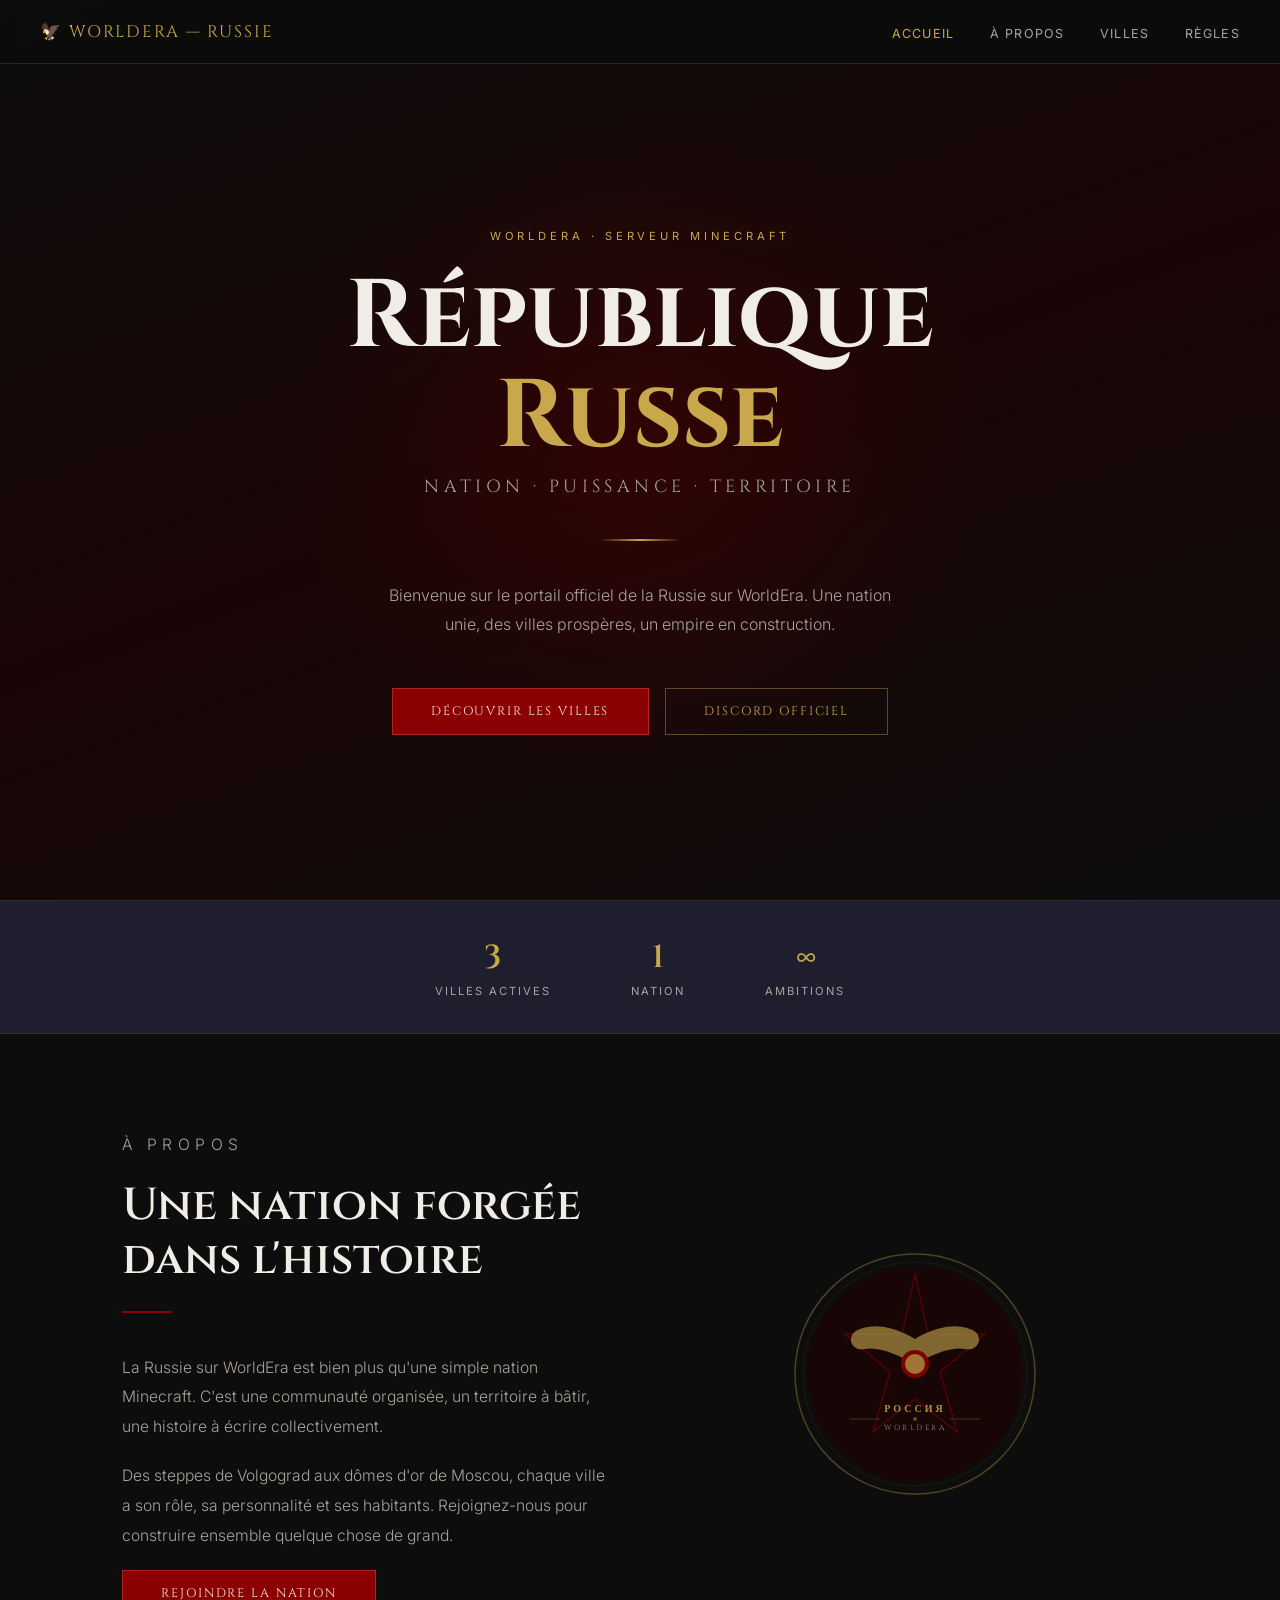
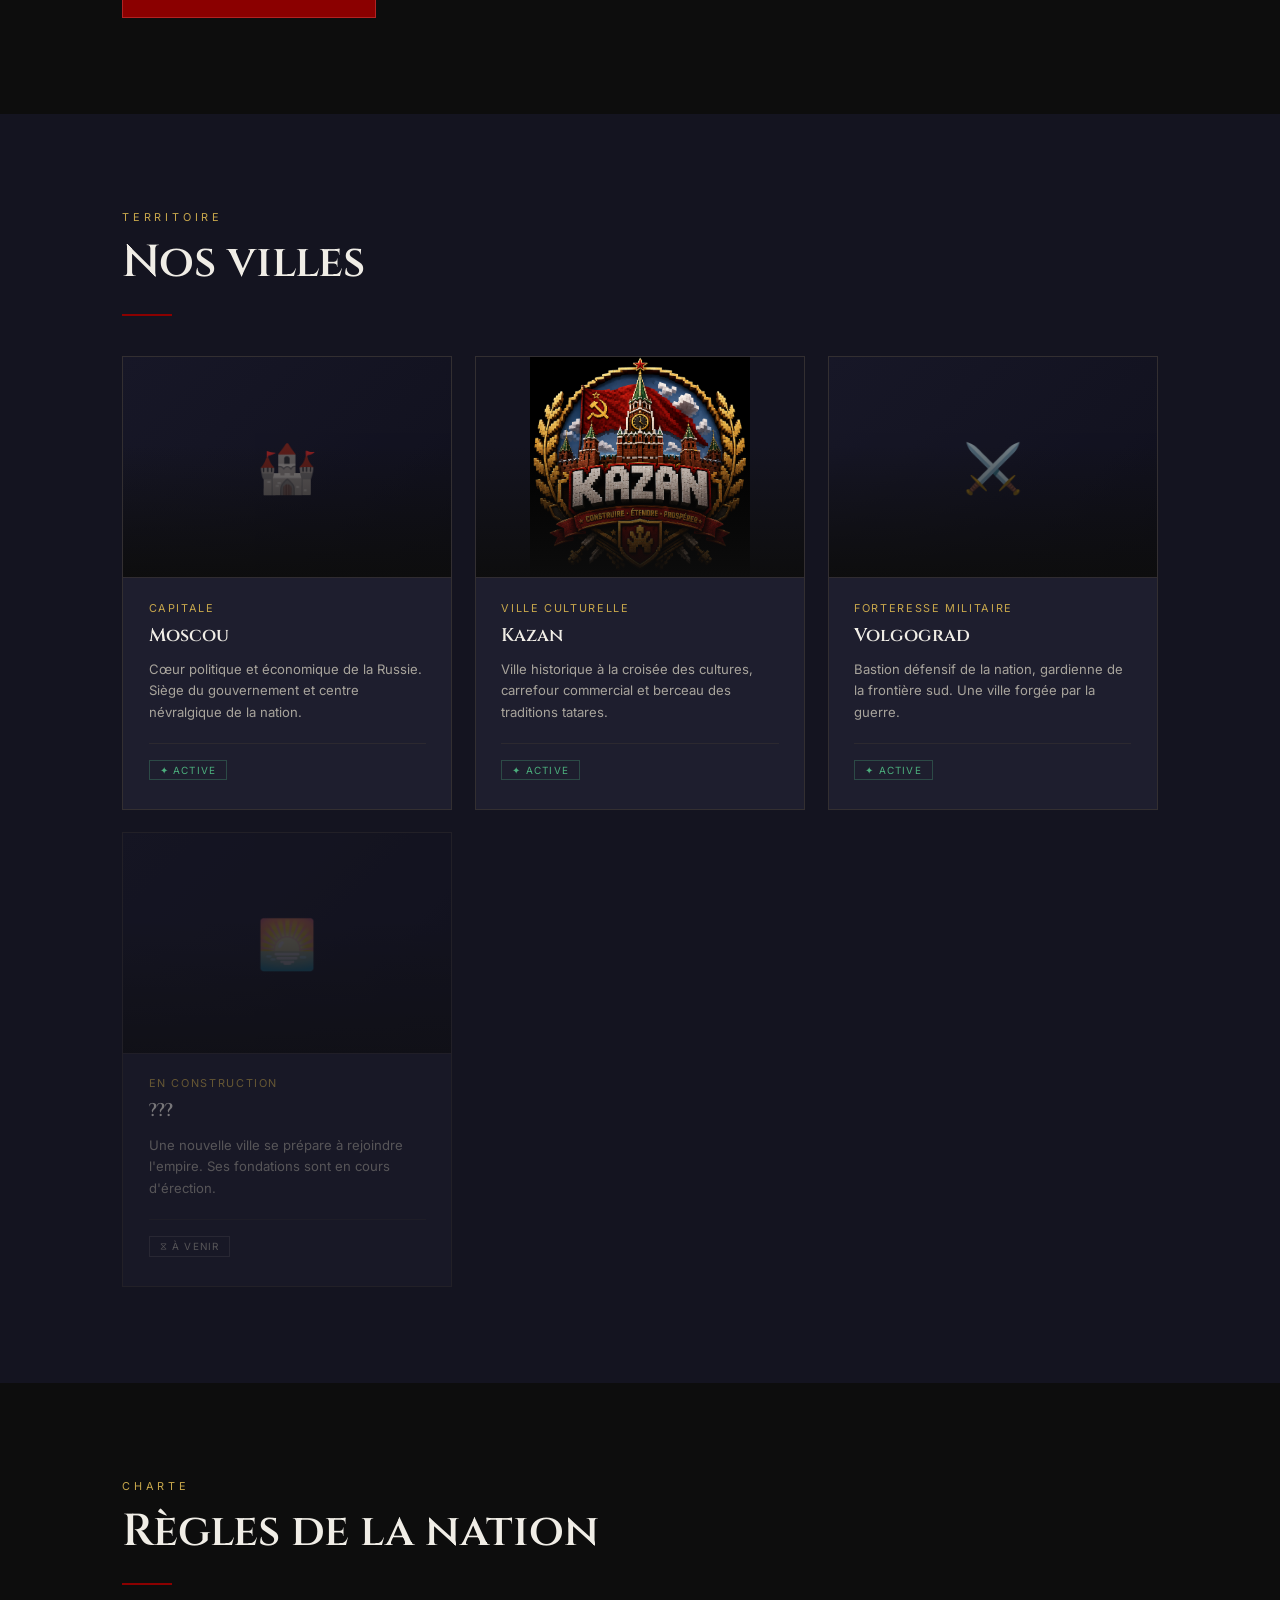
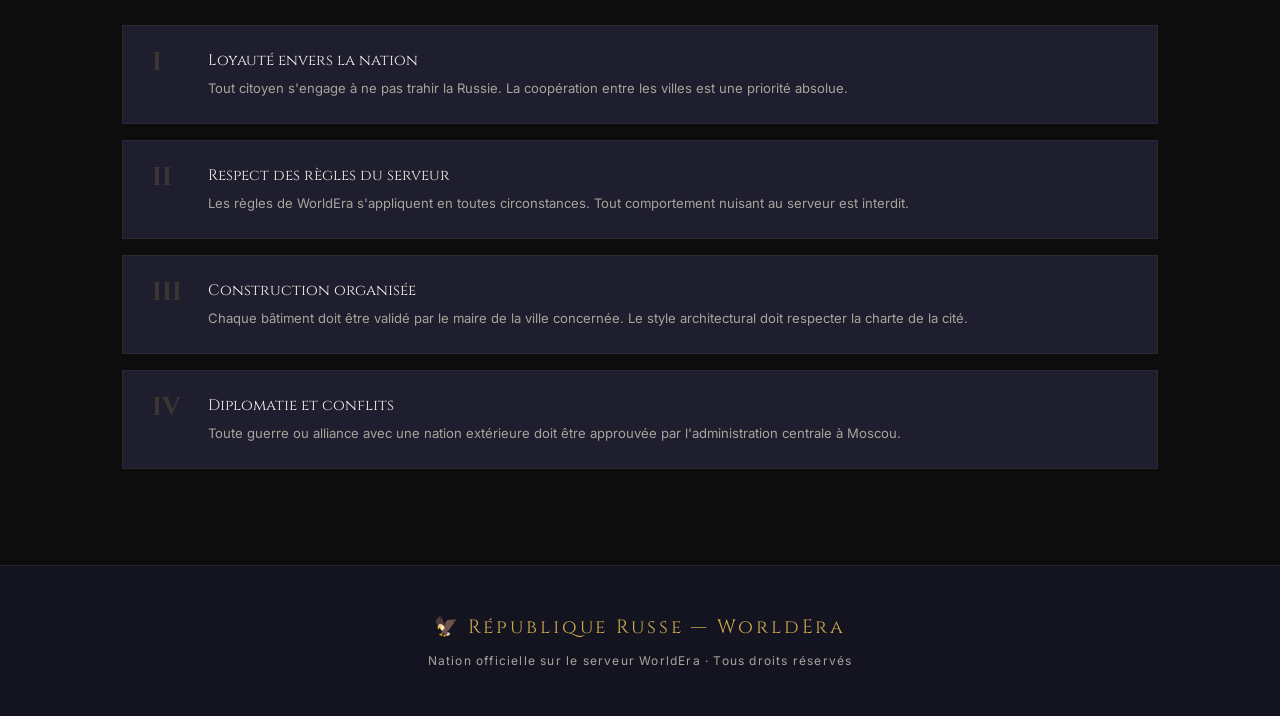
==== commit 223d3b35: "Add files via upload" ====
--- a/index.html
+++ b/index.html
@@ -64,12 +64,13 @@
 
   /* Bannière image */
   .city-banner {
-    width: 100%; height: 200px; overflow: hidden;
+    width: 100%; height: 220px; overflow: hidden;
     position: relative; flex-shrink: 0;
     background: var(--dark2);
+    display: flex; align-items: center; justify-content: center;
   }
   .city-banner img {
-    width: 100%; height: 100%; object-fit: cover; object-position: center top;
+    width: 100%; height: 100%; object-fit: contain; object-position: center;
     transition: transform 0.4s ease;
     display: block;
   }
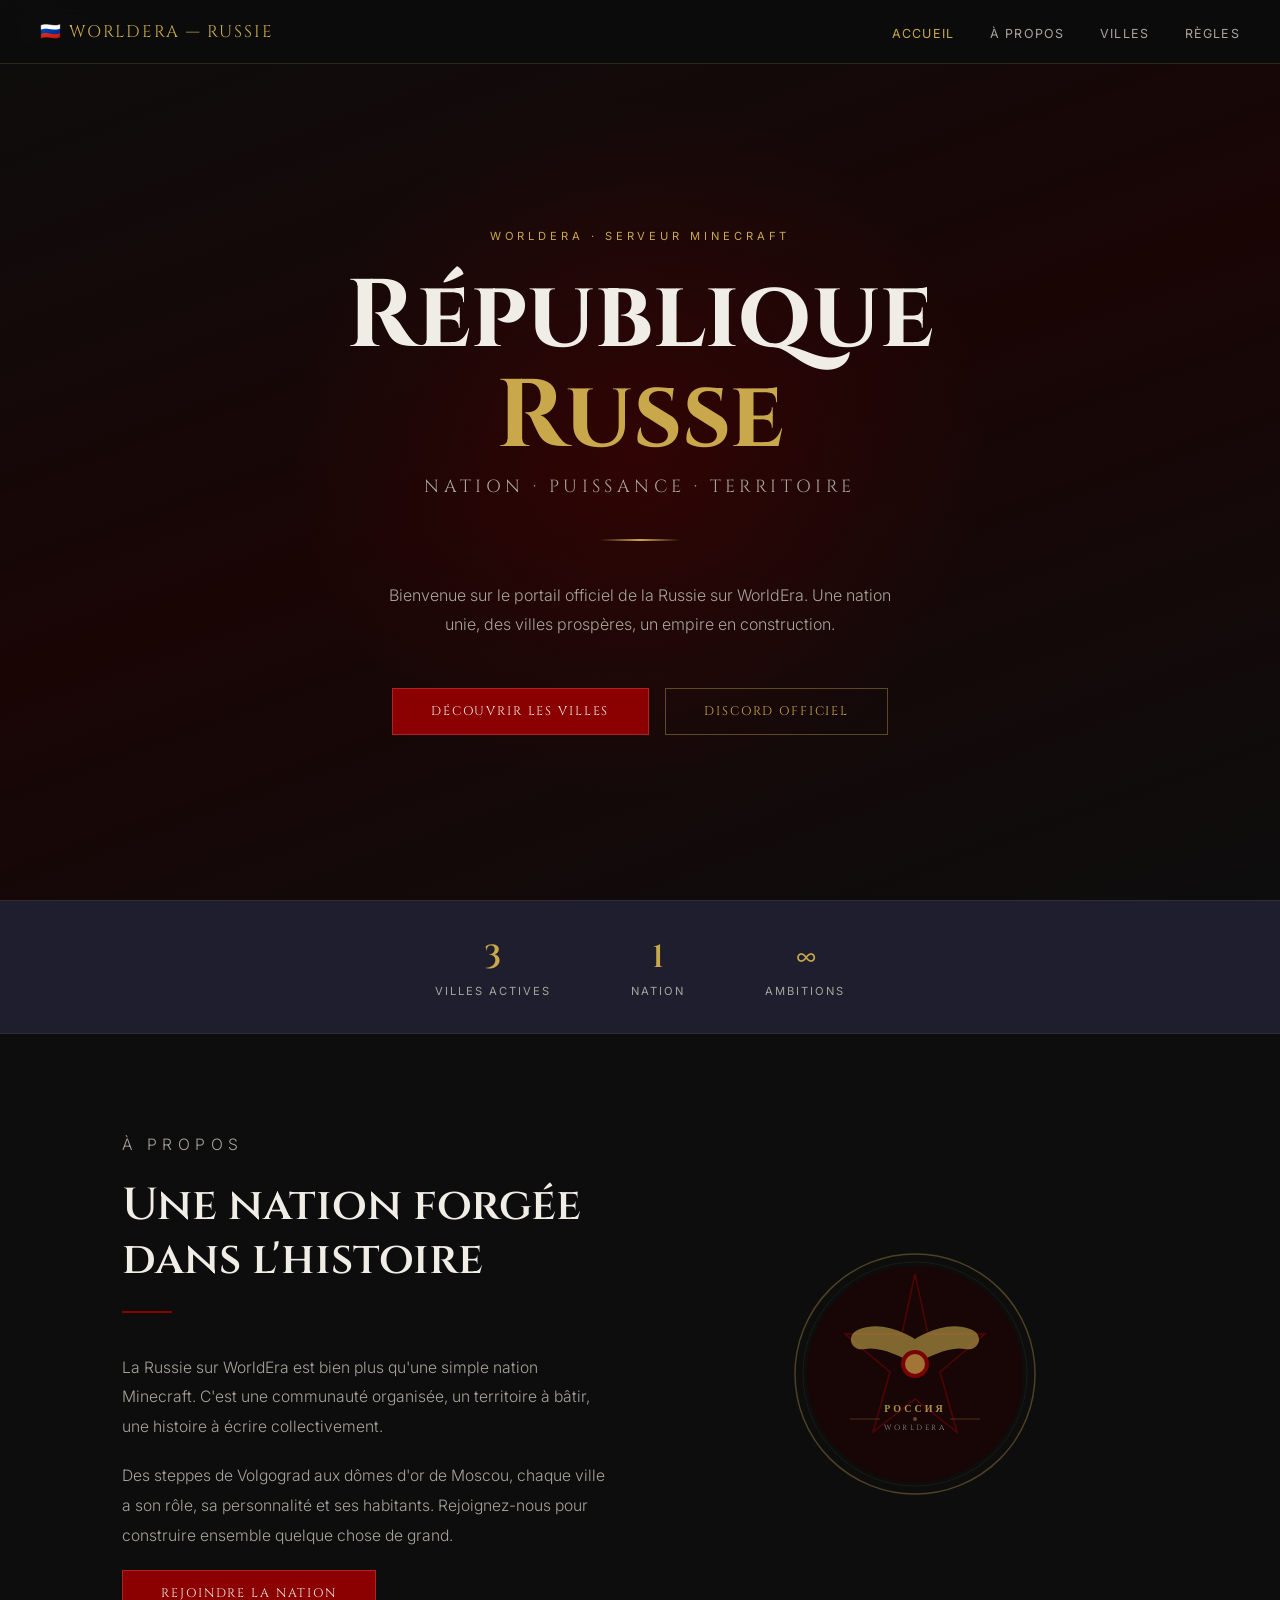
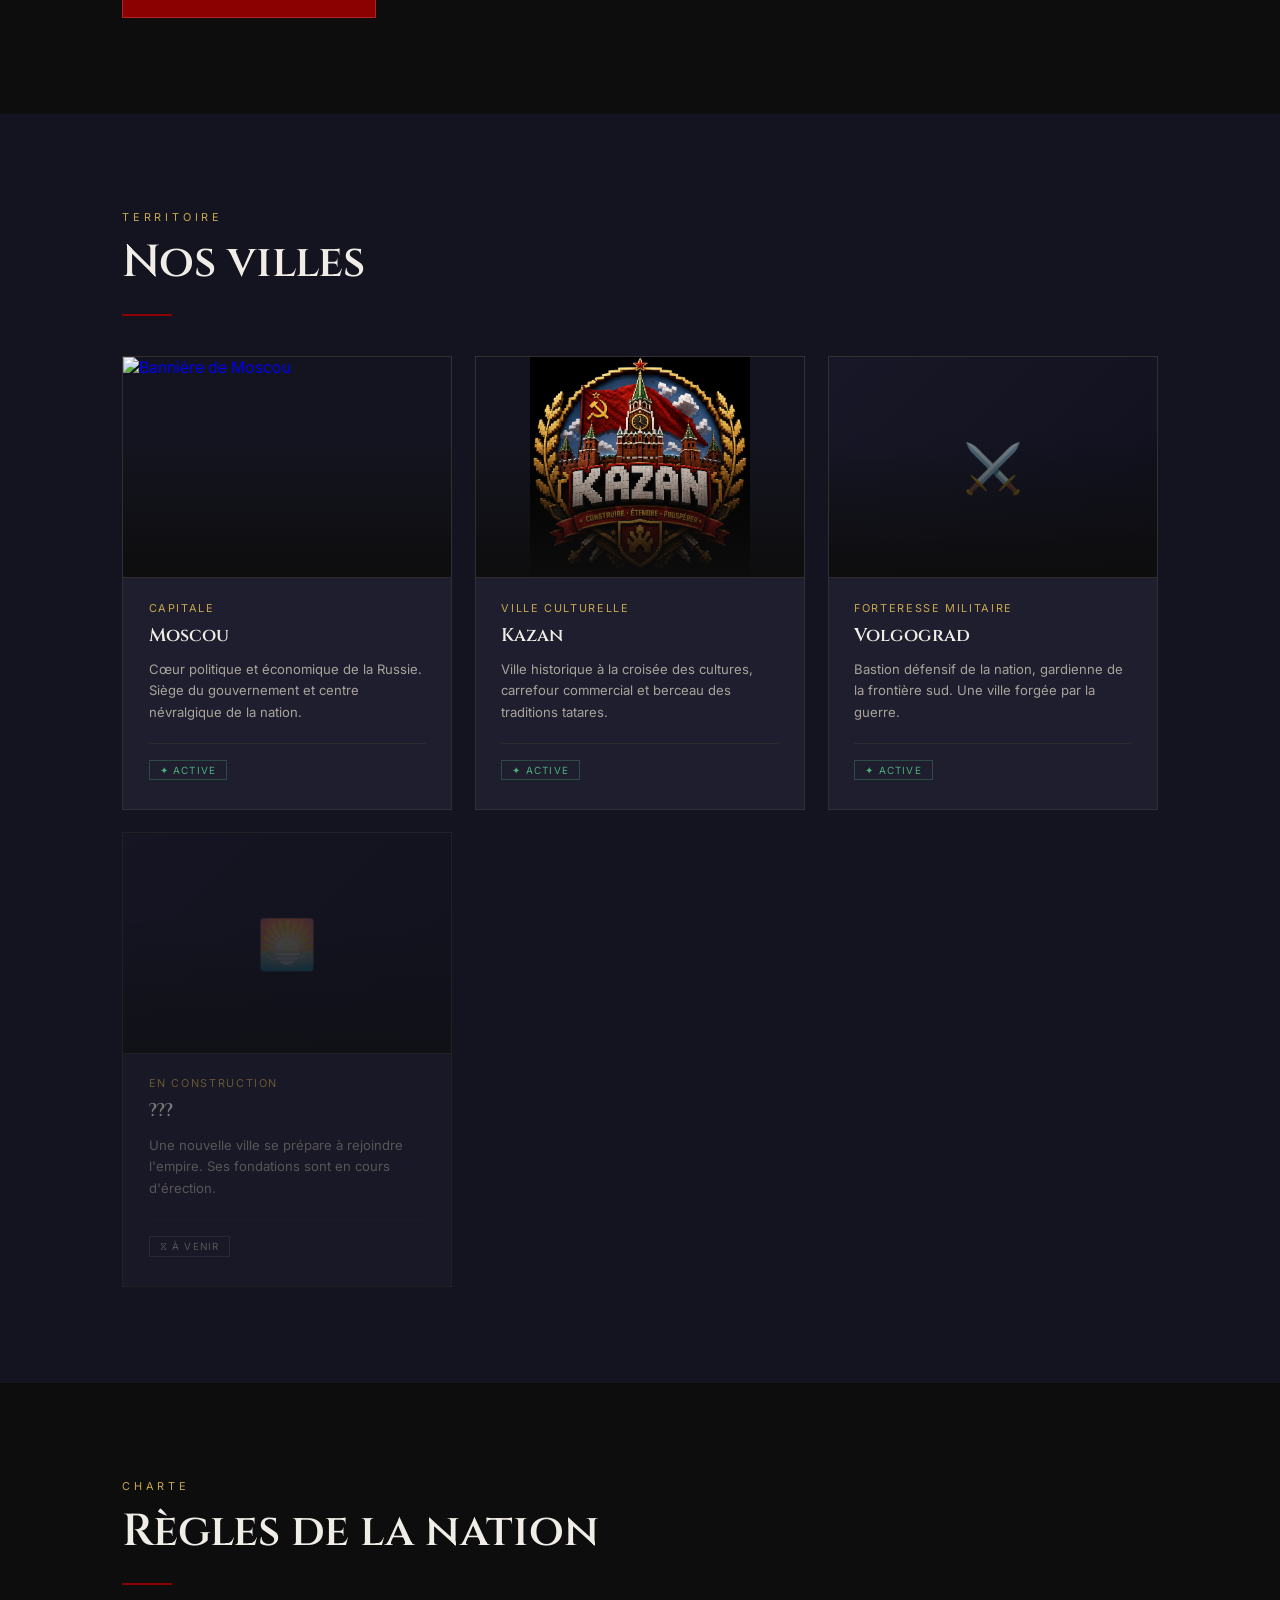
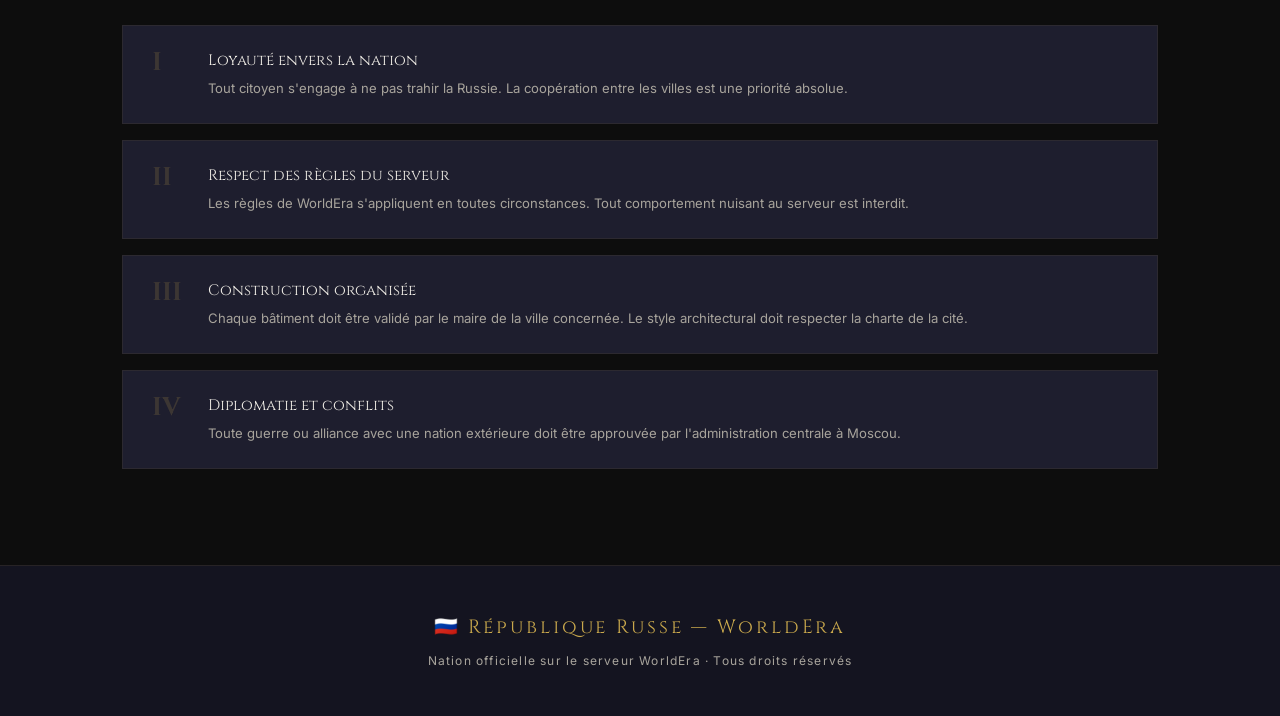
==== commit 3be2db22: "Update index.html" ====
--- a/index.html
+++ b/index.html
@@ -140,7 +140,7 @@
 <body>
 
 <nav>
-  <a class="nav-logo" href="index.html">🦅 WorldEra — Russie</a>
+  <a class="nav-logo" href="index.html">🇷🇺 WorldEra — Russie</a>
   <ul class="nav-links">
     <li><a href="index.html" class="active">Accueil</a></li>
     <li><a href="#propos">À propos</a></li>
@@ -214,7 +214,7 @@
 
       <a class="city-card" href="villes/moscou.html">
         <div class="city-banner">
-          <div class="city-banner-placeholder">🏰</div>
+          <img src="images/moscou.png" alt="Bannière de Moscou">
         </div>
         <div class="city-body">
           <div class="city-role">Capitale</div>
@@ -315,7 +315,7 @@
 </div>
 
 <footer>
-  <div class="footer-logo">🦅 République Russe — WorldEra</div>
+  <div class="footer-logo">🇷🇺 République Russe — WorldEra</div>
   <p class="footer-sub">Nation officielle sur le serveur WorldEra · Tous droits réservés</p>
 </footer>
 
